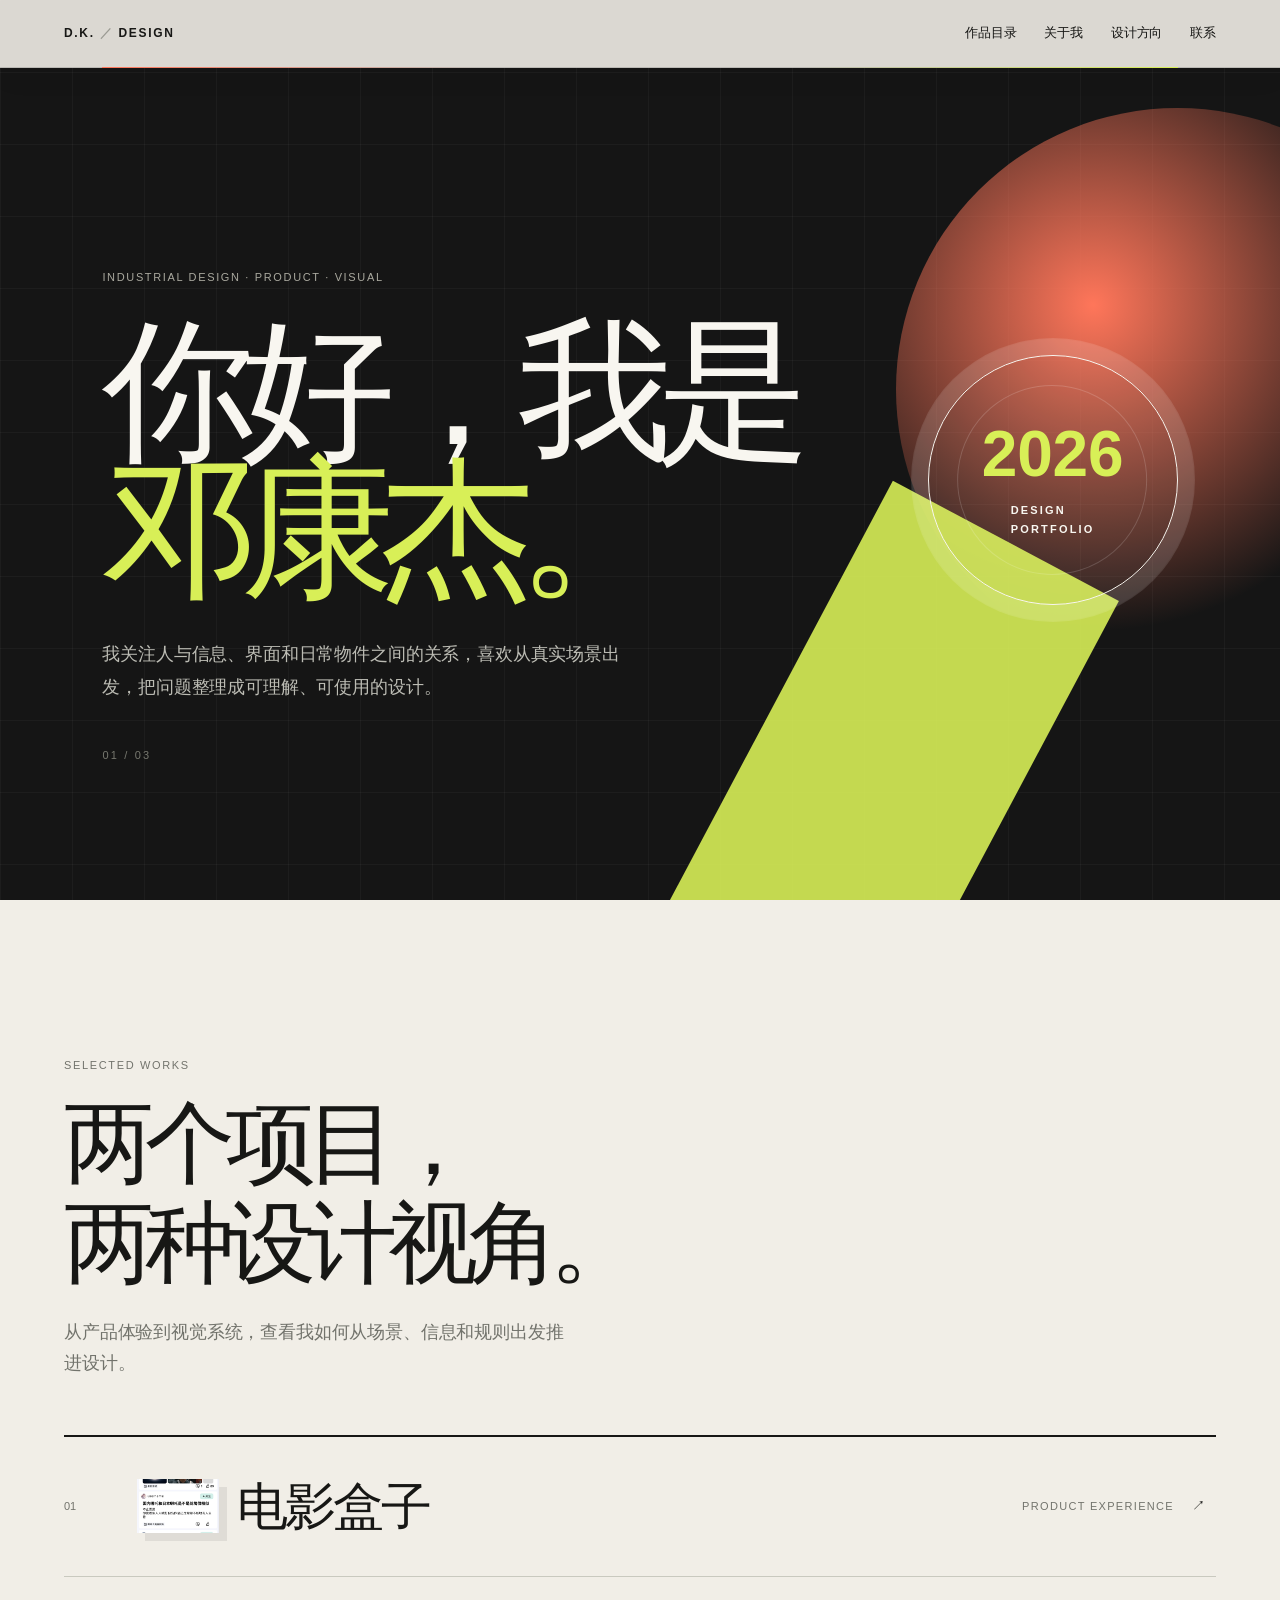
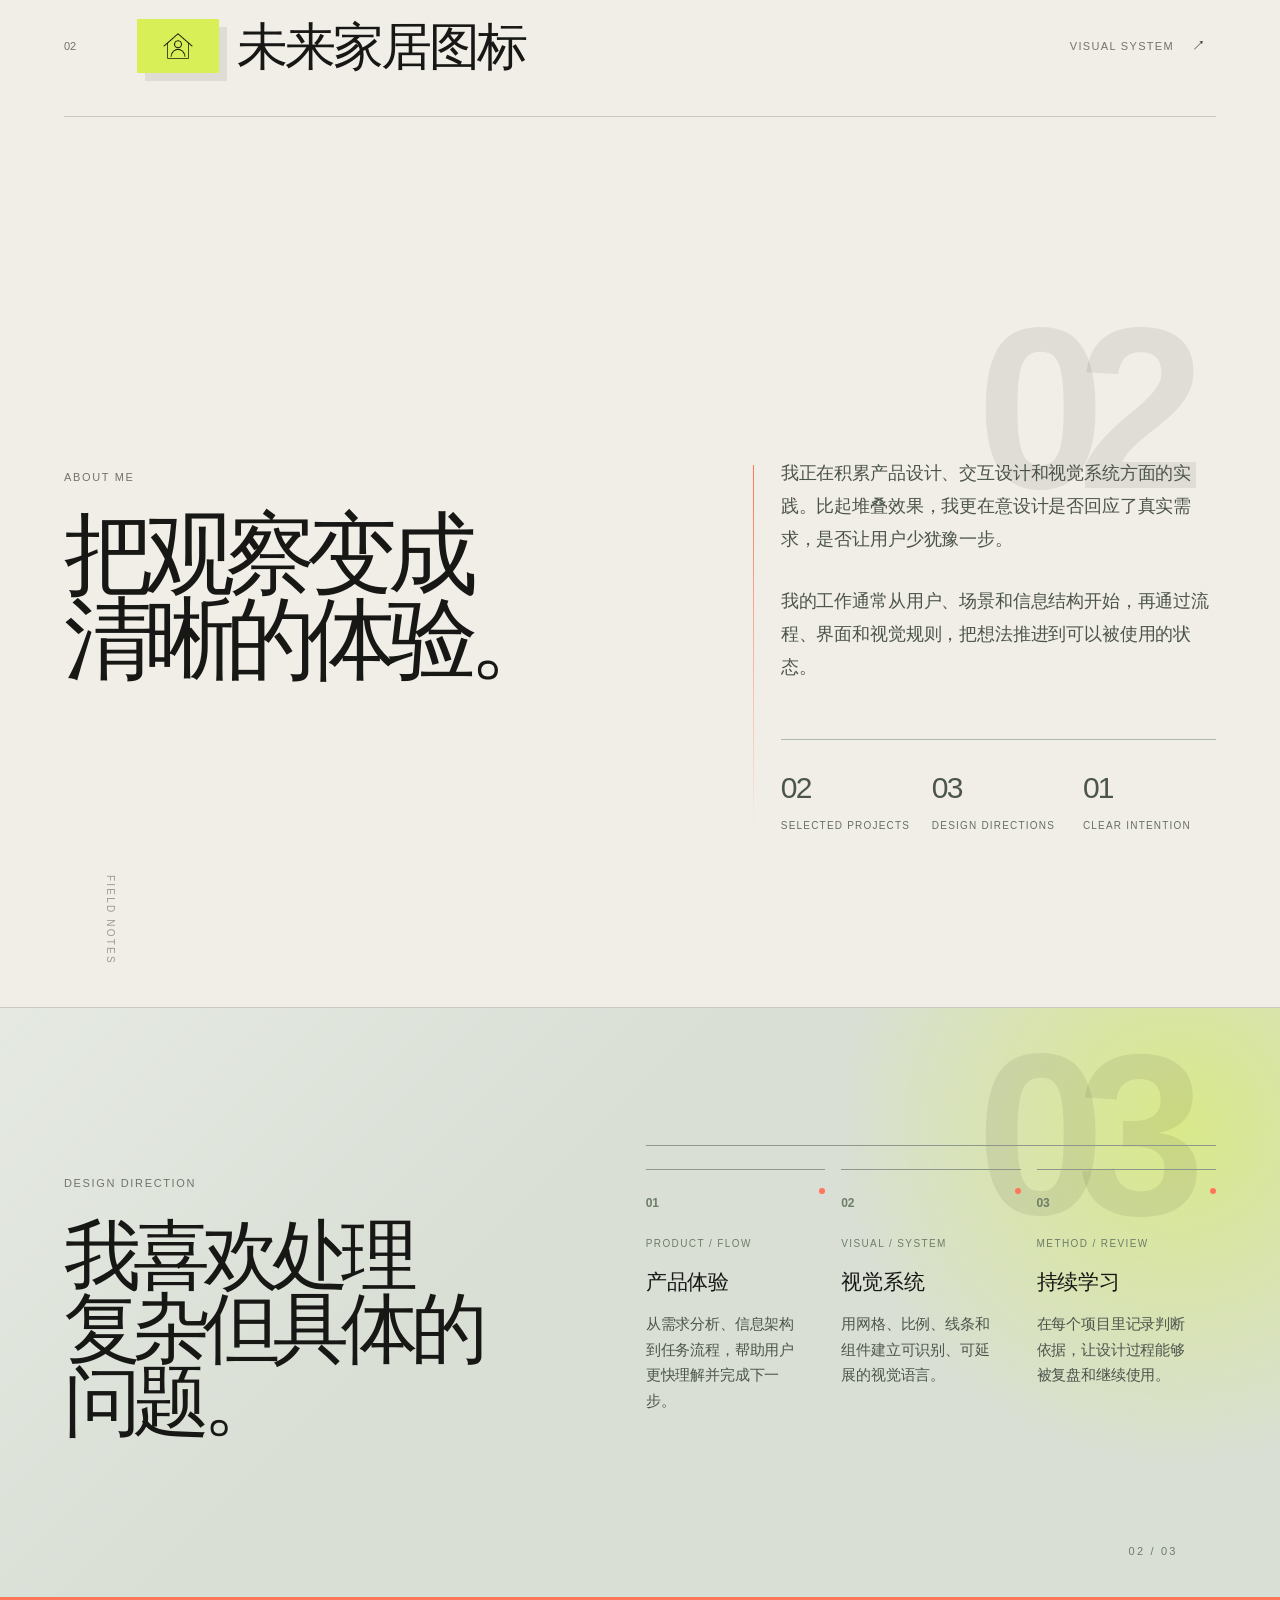
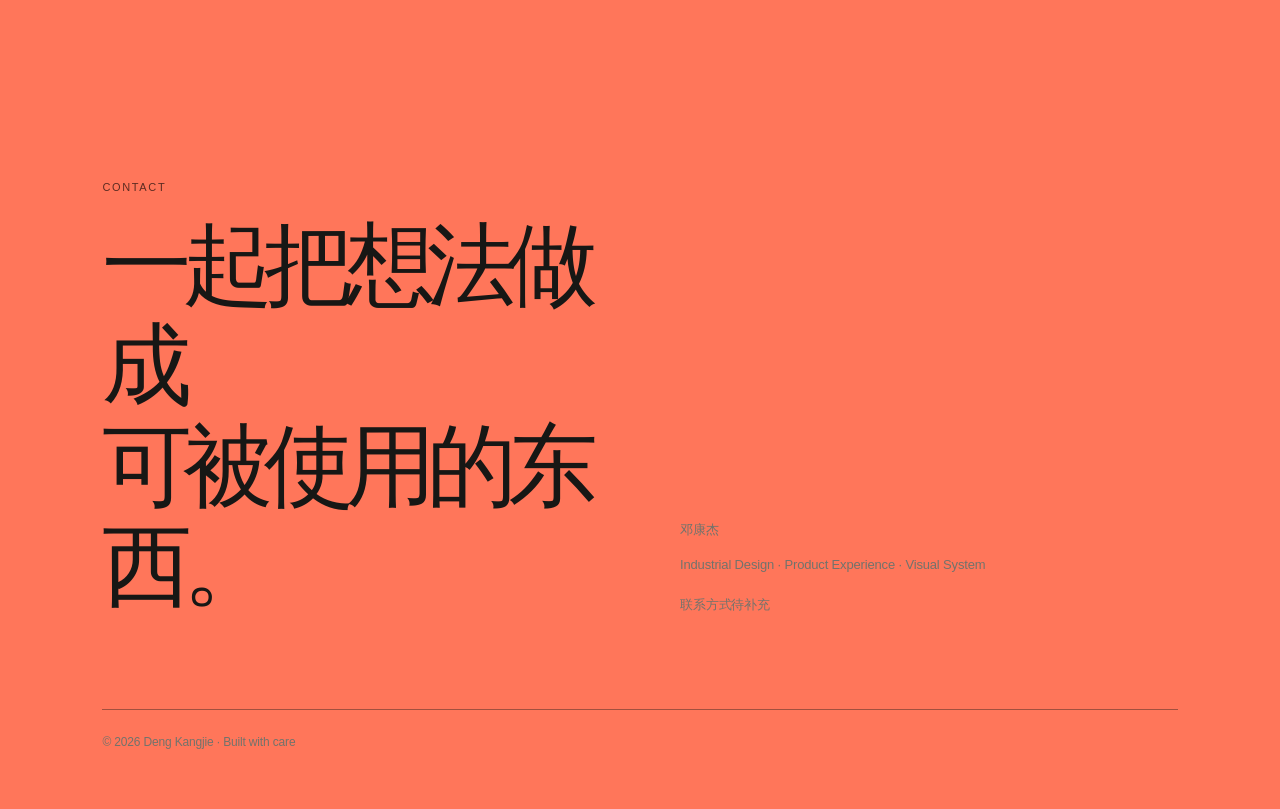
==== index.html @ 0015fddf "Add portfolio site" ====
<!doctype html>
<html lang="zh-CN">
<head>
  <meta charset="UTF-8" />
  <meta name="viewport" content="width=device-width, initial-scale=1.0" />
  <meta name="description" content="邓康杰的个人设计主页，关注产品体验与视觉系统。" />
  <title>邓康杰｜个人主页</title>
  <link rel="stylesheet" href="styles.css" />
</head>
<body class="home-page">
  <header class="site-header">
    <a class="brand" href="index.html" aria-label="返回个人主页">D.K. <span>／</span> DESIGN</a>
    <button class="menu-toggle" type="button" aria-expanded="false" aria-controls="site-nav">菜单</button>
    <nav id="site-nav" class="site-nav" aria-label="主导航">
      <a href="#works">作品目录</a><a href="#about">关于我</a><a href="#direction">设计方向</a><a href="#contact">联系</a>
    </nav>
  </header>

  <main id="top">
    <section class="home-hero section-pad">
      <div class="home-hero-copy reveal">
        <p class="eyebrow">INDUSTRIAL DESIGN · PRODUCT · VISUAL</p>
        <h1>你好，我是<br><em>邓康杰。</em></h1>
        <p class="home-intro">我关注人与信息、界面和日常物件之间的关系，喜欢从真实场景出发，把问题整理成可理解、可使用的设计。</p>
      </div>
      <div class="home-index reveal" aria-label="个人信息"><span>2026</span><b>DESIGN<br>PORTFOLIO</b></div>
    </section>

    <section id="works" class="work-entry section-pad reveal" data-step="01">
      <div class="section-heading">
        <p class="eyebrow">SELECTED WORKS</p>
        <h2>两个项目，<br>两种设计视角。</h2>
        <p class="section-note">从产品体验到视觉系统，查看我如何从场景、信息和规则出发推进设计。</p>
      </div>
      <div id="work-entry-list" class="work-entry-list" aria-label="作品目录"></div>
    </section>

    <section id="about" class="profile-section section-pad reveal" data-step="02">
      <div><p class="eyebrow">ABOUT ME</p><h2>把观察变成<br>清晰的体验。</h2></div>
      <div class="profile-copy"><p>我正在积累产品设计、交互设计和视觉系统方面的实践。比起堆叠效果，我更在意设计是否回应了真实需求，是否让用户少犹豫一步。</p><p>我的工作通常从用户、场景和信息结构开始，再通过流程、界面和视觉规则，把想法推进到可以被使用的状态。</p><div class="profile-metrics"><div><strong>02</strong><span>selected projects</span></div><div><strong>03</strong><span>design directions</span></div><div><strong>01</strong><span>clear intention</span></div></div></div>
    </section>

    <section id="direction" class="direction-section section-pad reveal" data-step="03">
      <div class="direction-heading"><p class="eyebrow">DESIGN DIRECTION</p><h2>我喜欢处理<br>复杂但具体的问题。</h2></div>
      <div class="direction-grid">
        <article><span>01</span><p class="direction-kicker">PRODUCT / FLOW</p><h3>产品体验</h3><p>从需求分析、信息架构到任务流程，帮助用户更快理解并完成下一步。</p></article>
        <article><span>02</span><p class="direction-kicker">VISUAL / SYSTEM</p><h3>视觉系统</h3><p>用网格、比例、线条和组件建立可识别、可延展的视觉语言。</p></article>
        <article><span>03</span><p class="direction-kicker">METHOD / REVIEW</p><h3>持续学习</h3><p>在每个项目里记录判断依据，让设计过程能够被复盘和继续使用。</p></article>
      </div>
    </section>


  </main>

  <footer id="contact" class="site-footer section-pad">
    <div><p class="eyebrow">CONTACT</p><h2>一起把想法做成<br>可被使用的东西。</h2></div>
    <div class="footer-links"><p>邓康杰</p><p>Industrial Design · Product Experience · Visual System</p><p class="contact-placeholder">联系方式待补充</p></div>
    <p class="copyright">© 2026 Deng Kangjie · Built with care</p>
  </footer>
  <script src="projects.js"></script>
  <script src="script.js"></script>
</body>
</html>
---- styles.css ----
:root{--ink:#1c1c1b;--muted:#777773;--line:#d9d9d2;--paper:#f8f8f4;--accent:#c9d9c2;--max:1180px}*{box-sizing:border-box}html{scroll-behavior:smooth}body{margin:0;color:var(--ink);background:var(--paper);font-family:Arial,"Microsoft YaHei",sans-serif;font-size:16px;line-height:1.7}a{color:inherit;text-decoration:none}img{display:block;max-width:100%}.site-header{position:fixed;z-index:10;top:0;left:0;right:0;height:68px;padding:0 5vw;display:flex;align-items:center;justify-content:space-between;background:rgba(248,248,244,.9);backdrop-filter:blur(14px);border-bottom:1px solid rgba(28,28,27,.08)}.brand{font-size:12px;letter-spacing:.14em}.brand span{color:#9a9a92}.site-nav{display:flex;gap:28px;font-size:13px}.site-nav a:hover,.text-link:hover{color:#7b9472}.menu-toggle{display:none;background:none;border:0;font:inherit}.section-pad{max-width:var(--max);margin:auto;padding-left:5vw;padding-right:5vw}.hero{min-height:94vh;padding-top:170px;display:grid;grid-template-columns:1.2fr .8fr;align-items:center;border-bottom:1px solid var(--line)}.eyebrow,.project-no,.case-date{font-size:11px;letter-spacing:.15em;color:var(--muted);text-transform:uppercase}.hero h1{font-size:clamp(48px,8vw,108px);line-height:1.02;font-weight:400;letter-spacing:-.07em;margin:28px 0}.hero h1 em{font-style:normal;color:#7a9472}.hero-intro{max-width:450px;color:var(--muted);font-size:17px}.text-link{display:inline-flex;gap:20px;margin-top:28px;border-bottom:1px solid var(--ink);padding-bottom:6px;font-size:13px}.hero-mark{justify-self:end;width:230px;height:230px;border:1px solid var(--ink);border-radius:50%;display:flex;flex-direction:column;align-items:center;justify-content:center;transform:rotate(12deg)}.hero-mark span{font-size:70px;line-height:1;font-weight:700}.hero-mark b{font-size:11px;letter-spacing:.2em}.work{padding-top:150px}.section-heading h2,.about h2,.site-footer h2{font-weight:400;font-size:clamp(38px,5vw,68px);line-height:1.12;letter-spacing:-.05em;margin:18px 0 80px}.project-list{display:grid;gap:100px}.project-card{display:grid;grid-template-columns:35% 65%;min-height:520px;border-top:1px solid var(--line);padding-top:26px}.project-info{padding-right:50px}.project-info h3{font-size:clamp(36px,5vw,70px);font-weight:400;letter-spacing:-.06em;margin:35px 0 20px}.project-info p:not(.project-no){color:var(--muted);max-width:310px}.project-visual{background:#dce9d7;padding:25px;display:flex;align-items:center;justify-content:center}.project-visual img{width:52%;box-shadow:0 20px 40px rgba(0,0,0,.12)}.project-icons{background:#1f1f1d;color:#f8f8f4;padding:26px 0 0 26px}.project-icons .project-no,.project-icons .project-info p:not(.project-no){color:#a8aaa2}.project-icons .text-link{border-color:#f8f8f4}.icon-showcase{background:#e8e7df;display:grid;grid-template-columns:repeat(2,1fr);gap:1px;padding:60px}.icon-showcase img{background:white;width:100%;padding:18px}.about{display:grid;grid-template-columns:1fr 1fr;gap:100px;padding-top:180px;padding-bottom:180px;border-bottom:1px solid var(--line)}.about h2{margin-bottom:0}.about-copy{max-width:430px;align-self:end;color:var(--muted)}.small-note{font-size:13px;margin-top:50px}.case-study{padding-top:160px}.case-top{max-width:900px}.case-top h2{font-size:clamp(60px,10vw,150px);font-weight:400;letter-spacing:-.09em;line-height:.95;margin:38px 0}.case-lead{font-size:21px;max-width:660px;color:var(--muted)}.case-hero-image{width:100%;margin:80px 0 25px;max-height:680px;object-fit:cover;object-position:top}.case-meta{display:grid;grid-template-columns:1fr 2fr;max-width:650px;margin:65px 0 140px;margin-left:auto;border-top:1px solid var(--line)}.case-meta>*{padding:18px 0;border-bottom:1px solid var(--line);margin:0}.case-meta p{color:var(--muted);font-size:13px}.case-meta strong{font-weight:400}.case-section{display:grid;grid-template-columns:130px 1fr;gap:40px;border-top:1px solid var(--line);padding:60px 0 120px}.case-label{font-size:12px;color:var(--muted);letter-spacing:.1em}.case-section h3{font-size:clamp(30px,4vw,52px);font-weight:400;letter-spacing:-.05em;margin:0 0 18px}.case-section p{max-width:680px;color:var(--muted);font-size:17px}.split-images{display:grid;grid-template-columns:1fr 1fr;gap:20px;margin-top:55px}.split-images figure{margin:0}.split-images img{width:100%;height:420px;object-fit:cover;object-position:top}.split-images figcaption{font-size:12px;color:var(--muted);margin-top:10px}.process-strip{display:flex;gap:22px;align-items:center;margin:55px 0 20px;font-size:18px}.process-strip i{color:#91a689;font-style:normal}.phone-grid{display:grid;grid-template-columns:repeat(4,1fr);gap:14px;margin-top:55px}.phone-grid img{width:100%;height:480px;object-fit:cover;object-position:top;background:#eee}.icon-case{background:#e9e9e2;max-width:none;padding-left:max(5vw,calc((100vw - var(--max))/2 + 5vw));padding-right:max(5vw,calc((100vw - var(--max))/2 + 5vw))}.icon-wall{display:grid;grid-template-columns:repeat(5,1fr);gap:1px;margin-top:80px;background:#d2d2ca}.icon-wall img{background:#f8f8f4;padding:22px;width:100%}.icon-row{display:flex;align-items:center;gap:22px;margin-top:55px}.icon-row img{width:80px;background:#f8f8f4;padding:12px}.icon-row span{font-size:13px;color:var(--muted);margin-right:10px}.icon-application{margin-top:50px;background:#d5dfd0;padding:60px;max-width:650px}.fake-ui{background:#f8f8f4;padding:24px;min-height:240px;box-shadow:0 15px 35px rgba(0,0,0,.08)}.fake-ui span{font-size:11px;color:var(--muted);letter-spacing:.15em}.fake-ui b{display:block;font-size:27px;font-weight:400;margin:28px 0}.fake-icons{display:flex;gap:12px}.fake-icons img{width:70px;padding:12px;border:1px solid var(--line)}.site-footer{padding-top:160px;padding-bottom:40px;display:grid;grid-template-columns:1fr 1fr;gap:80px}.site-footer h2{margin-bottom:0}.footer-links{align-self:end}.footer-links a{font-size:18px;border-bottom:1px solid var(--ink)}.footer-links p{color:var(--muted);font-size:13px}.copyright{grid-column:1/-1;border-top:1px solid var(--line);padding-top:22px;color:var(--muted);font-size:12px}.reveal{opacity:0;transform:translateY(24px);transition:opacity .7s ease,transform .7s ease}.reveal.visible{opacity:1;transform:none}.lightbox{position:fixed;z-index:20;inset:0;background:rgba(20,20,18,.9);display:grid;place-items:center;padding:5vw}.lightbox[hidden]{display:none}.lightbox img{max-height:90vh;max-width:90vw;object-fit:contain}.lightbox-close{position:absolute;right:28px;top:18px;background:none;border:0;color:white;font-size:42px;font-weight:200;cursor:pointer}@media(max-width:700px){.site-header{height:58px;padding:0 20px}.menu-toggle{display:block;font-size:12px}.site-nav{display:none;position:absolute;top:58px;left:0;right:0;background:var(--paper);padding:18px 20px;flex-direction:column;gap:10px;border-bottom:1px solid var(--line)}.site-nav.open{display:flex}.hero{min-height:auto;padding-top:130px;padding-bottom:90px;display:block}.hero h1{font-size:58px}.hero-intro{font-size:16px}.hero-mark{width:150px;height:150px;margin:70px 0 0 auto}.hero-mark span{font-size:46px}.work{padding-top:100px}.section-heading h2{margin-bottom:55px}.section-note{margin-top:-35px;margin-bottom:40px}.catalog-toolbar{gap:20px;margin-bottom:40px}.project-list{gap:75px}.project-card{display:block;min-height:0;padding-top:18px}.project-info{padding-right:0}.project-info h3{font-size:48px;margin:20px 0 12px}.project-visual{margin-top:35px;padding:18px}.project-visual img{width:60%}.project-icons{padding:18px 0 0 18px}.icon-showcase{padding:28px}.about{display:block;padding-top:110px;padding-bottom:110px}.about h2{margin-bottom:45px}.case-study{padding-top:100px}.case-top h2{font-size:70px;margin:26px 0}.case-lead{font-size:18px}.case-hero-image{margin-top:50px}.case-meta{margin:45px 0 90px;grid-template-columns:1fr 1.6fr}.case-section{grid-template-columns:1fr;gap:14px;padding:38px 0 75px}.case-section h3{font-size:36px}.case-section p{font-size:16px}.split-images{grid-template-columns:1fr;gap:28px;margin-top:35px}.split-images img{height:auto}.process-strip{gap:9px;font-size:14px}.phone-grid{grid-template-columns:repeat(2,1fr);gap:9px;margin-top:35px}.phone-grid img{height:330px}.icon-wall{grid-template-columns:repeat(2,1fr);margin-top:50px}.icon-row{gap:10px;flex-wrap:wrap}.icon-row img{width:60px}.icon-application{padding:25px;margin-top:35px}.site-footer{display:block;padding-top:110px}.footer-links{margin-top:50px}.copyright{margin-top:90px}}
.section-note{color:var(--muted);max-width:420px;margin-top:-56px;margin-bottom:56px}.catalog-toolbar{display:flex;gap:28px;border-bottom:1px solid var(--line);margin-bottom:55px;overflow:auto}.catalog-filter{background:none;border:0;border-bottom:2px solid transparent;padding:0 0 14px;color:var(--muted);font:inherit;font-size:13px;white-space:nowrap;cursor:pointer}.catalog-filter span{font-size:11px;margin-left:8px}.catalog-filter.is-active{color:var(--ink);border-color:var(--ink)}
.directory-trigger{background:none;border:0;border-bottom:1px solid var(--ink);padding:0 0 3px;color:var(--ink);font:inherit;font-size:13px;cursor:pointer}.global-directory{position:fixed;z-index:30;inset:0;background:rgba(28,28,27,.18);backdrop-filter:blur(6px)}.global-directory[hidden]{display:none}.directory-panel{position:absolute;top:0;right:0;width:min(520px,92vw);height:100%;background:var(--paper);padding:42px clamp(26px,5vw,70px);box-shadow:-20px 0 60px rgba(0,0,0,.12);overflow:auto}.directory-head{display:flex;align-items:center;justify-content:space-between}.directory-close{border:0;background:none;font-size:36px;font-weight:200;line-height:1;cursor:pointer}.directory-panel h2{font-size:clamp(48px,7vw,82px);font-weight:400;letter-spacing:-.07em;line-height:1;margin:80px 0 20px}.directory-description{color:var(--muted);max-width:300px;margin-bottom:55px}.directory-list{border-top:1px solid var(--line)}.directory-item{display:grid;grid-template-columns:40px 1fr auto 22px;align-items:center;gap:12px;padding:22px 0;border-bottom:1px solid var(--line);transition:padding .25s ease,background .25s ease}.directory-item:hover{padding-left:10px;background:#eef0e9}.directory-item span{font-size:12px;color:var(--muted)}.directory-item strong{font-size:20px;font-weight:400}.directory-item small{font-size:11px;color:var(--muted);letter-spacing:.08em}.directory-item i{font-style:normal;color:var(--muted)}.directory-open{overflow:hidden}@media(max-width:700px){.site-header{gap:16px}.directory-trigger{margin-left:auto}.directory-panel{padding:28px 22px}.directory-panel h2{margin-top:65px}.directory-item{grid-template-columns:32px 1fr 20px}.directory-item small{display:none}}

/* Editorial visual direction */
:root{--ink:#171715;--muted:#72736c;--line:#c9c9bf;--paper:#f1eee7;--night:#151515;--lime:#d8ef57;--coral:#ff765a;--sage:#b9d4bd}
body{background:var(--paper);color:var(--ink);font-family:"Arial","Microsoft YaHei",sans-serif;letter-spacing:-.01em}.site-header{background:rgba(241,238,231,.88);border-bottom:1px solid rgba(23,23,21,.16)}.brand{font-weight:700;color:var(--ink)}.hero{max-width:none;min-height:100vh;padding:150px 8vw 90px;background:var(--night);color:#f8f6f0;grid-template-columns:minmax(0,1.5fr) minmax(220px,.5fr);position:relative;overflow:hidden}.hero:before{content:"";position:absolute;width:42vw;height:42vw;right:-14vw;top:15vh;border-radius:50%;background:radial-gradient(circle at 35% 35%,var(--coral),transparent 62%);opacity:.9;filter:blur(4px)}.hero:after{content:"";position:absolute;left:54%;bottom:-20%;width:22vw;height:70vh;background:var(--lime);transform:rotate(27deg);opacity:.85}.hero-copy,.hero-mark{position:relative;z-index:1}.hero .eyebrow{color:#aaa99f}.hero h1{font-size:clamp(66px,11vw,168px);line-height:.9;letter-spacing:-.1em;margin:34px 0 38px;max-width:920px}.hero h1 em{color:var(--lime)}.hero-intro{color:#bcbcb4;max-width:500px;font-size:18px;line-height:1.8}.hero .text-link{border-color:#f8f6f0}.hero-mark{justify-self:end;width:250px;height:250px;border-color:#f8f6f0;transform:rotate(-11deg);background:rgba(255,255,255,.04)}.hero-mark span{color:var(--lime)}.hero-mark b{color:#f8f6f0}.work{max-width:none;padding:150px 8vw 170px}.section-heading h2,.about h2,.site-footer h2{font-size:clamp(52px,7vw,112px);letter-spacing:-.1em}.section-heading{max-width:740px}.section-note{font-size:18px;max-width:500px}.catalog-toolbar{margin-top:75px;border-color:var(--ink);gap:34px}.catalog-filter{font-size:14px}.project-list{gap:140px}.project-card{min-height:650px;grid-template-columns:31% 69%;border-top:2px solid var(--ink);padding-top:28px;position:relative}.project-card:nth-child(2){transform:translateX(7vw)}.project-info{padding-right:70px}.project-info h3{font-size:clamp(50px,7vw,108px);line-height:.9;margin:44px 0 28px}.project-info p:not(.project-no){font-size:17px;line-height:1.8}.project-visual{padding:50px;background:var(--sage);min-height:580px;align-items:center}.project-visual img{width:46%;box-shadow:28px 28px 0 rgba(23,23,21,.18);transition:transform .4s ease}.project-card:hover .project-visual img{transform:translateY(-10px) rotate(2deg)}.project-icons{background:var(--night);color:#f8f6f0;padding:28px 0 0 28px}.project-icons .project-visual{background:var(--lime)}.project-icons .project-info p:not(.project-no){color:#c4c4ba}.icon-showcase{background:#e2e3d7;padding:55px;gap:8px}.icon-showcase img{padding:25px}.about{max-width:none;padding:170px 8vw;background:#d9dfd5;border:0;grid-template-columns:1.15fr .85fr}.about h2{font-size:clamp(50px,6.6vw,100px)}.about-copy{color:#4c554c;font-size:18px;line-height:1.8}.case-study{max-width:none;padding:170px 8vw 0}.case-study:not(.icon-case){background:#f1eee7}.case-top{max-width:1050px}.case-top h2{font-size:clamp(82px,13vw,205px);line-height:.82;color:var(--ink)}.case-lead{font-size:24px;line-height:1.5;max-width:720px}.case-hero-image{margin:90px 0 30px;max-height:720px;box-shadow:20px 20px 0 var(--coral);object-fit:cover}.case-meta{max-width:720px}.case-section{max-width:1040px;margin-left:auto;margin-right:auto;padding:85px 0 150px}.case-section h3{font-size:clamp(40px,5vw,76px);line-height:.95}.split-images img{height:520px}.process-strip{font-size:25px;border-top:1px solid var(--ink);border-bottom:1px solid var(--ink);padding:22px 0;justify-content:space-between}.phone-grid img{height:520px}.icon-case{background:var(--night);color:#f8f6f0}.icon-case .eyebrow,.icon-case .case-date,.icon-case .case-lead,.icon-case .case-meta p,.icon-case .case-section p{color:#b8b8ad}.icon-case .case-top h2{color:var(--lime)}.icon-wall{background:#33352d;gap:2px}.icon-wall img{background:#efeee5}.icon-case .case-section{border-color:#46483f}.icon-application{background:var(--lime)}.fake-ui{background:#efeee5;color:var(--ink)}.site-footer{max-width:none;padding:170px 8vw 45px;background:var(--coral);color:var(--ink)}.site-footer .eyebrow{color:#5d2c22}.footer-links a{border-color:var(--ink)}.copyright{border-color:rgba(23,23,21,.4)}.directory-panel{background:#f1eee7}.directory-item:hover{background:var(--lime)}
@media(max-width:700px){.hero{padding:125px 22px 80px;min-height:850px;display:block}.hero:after{left:58%;bottom:-15%;width:28vw}.hero h1{font-size:65px;line-height:.92}.hero-intro{font-size:16px}.hero-mark{width:150px;height:150px;margin:80px 0 0 auto}.work{padding:100px 22px}.section-heading h2{font-size:58px}.catalog-toolbar{margin-top:55px}.project-list{gap:90px}.project-card,.project-card:nth-child(2){display:block;min-height:0;transform:none}.project-info{padding-right:0}.project-info h3{font-size:62px}.project-visual{min-height:390px;padding:30px}.project-visual img{width:58%}.project-icons{padding:18px 0 0 18px}.icon-showcase{padding:25px}.about{padding:110px 22px;display:block}.about h2{font-size:56px}.about-copy{font-size:16px;margin-top:42px}.case-study{padding:110px 22px 0}.case-top h2{font-size:78px}.case-lead{font-size:19px}.case-hero-image{margin-top:60px;box-shadow:12px 12px 0 var(--coral)}.case-section{padding:55px 0 90px}.process-strip{font-size:16px;gap:8px}.phone-grid img{height:380px}.icon-wall{margin-top:55px}.site-footer{padding:110px 22px 35px}.site-footer h2{font-size:58px}}

/* Layout refinements */
.site-header{gap:28px}
.directory-trigger{margin-left:auto}
.design-brief{max-width:none;padding-top:150px;padding-bottom:155px;background:var(--night);color:#f8f6f0;display:grid;grid-template-columns:minmax(280px,.85fr) minmax(0,1.15fr);gap:9vw;position:relative;overflow:hidden}
.design-brief:after{content:"";position:absolute;width:34vw;height:34vw;border-radius:50%;right:-13vw;bottom:-18vw;background:var(--coral);opacity:.85}
.brief-heading,.brief-grid{position:relative;z-index:1}
.brief-heading .eyebrow{color:#aaa99f}
.brief-heading h2{font-size:clamp(50px,6vw,96px);line-height:.94;letter-spacing:-.09em;font-weight:400;margin:28px 0 0}
.brief-grid{display:grid;grid-template-columns:repeat(3,1fr);gap:16px;align-self:end}
.brief-grid article{border-top:1px solid #5f6059;padding-top:18px;min-height:230px}
.brief-grid article span{font:700 12px/1 Arial,sans-serif;color:var(--lime)}
.brief-grid h3{font-size:21px;line-height:1.2;font-weight:400;margin:38px 0 14px}
.brief-grid p{color:#b8b8ad;font-size:15px;line-height:1.7;margin:0;max-width:220px}
.project-card:nth-child(2){transform:none;grid-template-columns:69% 31%}
.project-card:nth-child(2) .project-info{order:2;padding-left:70px;padding-right:0}
.project-card:nth-child(2) .project-visual{order:1}
.case-tags{display:flex;flex-wrap:wrap;gap:10px;margin-top:48px}
.case-tags span{border:1px solid var(--line);border-radius:999px;padding:8px 14px;color:var(--muted);font-size:12px;letter-spacing:.02em}
.icon-case .case-tags span{border-color:#55574e;color:#c8c9bd}
.case-meta{grid-template-columns:1fr 2.2fr}
.case-meta strong{line-height:1.65}
@media(max-width:700px){
  .site-header{gap:12px}
  .directory-trigger{margin-left:auto}
  .design-brief{display:block;padding:100px 22px 105px}
  .design-brief:after{width:65vw;height:65vw;right:-30vw;bottom:-30vw}
  .brief-heading h2{font-size:56px}
  .brief-grid{grid-template-columns:1fr;gap:42px;margin-top:72px}
  .brief-grid article{min-height:0;padding-top:15px}
  .brief-grid h3{margin:22px 0 10px}
  .project-card:nth-child(2){display:block}
  .project-card:nth-child(2) .project-info{padding-left:0}
  .project-card:nth-child(2) .project-visual{order:initial}
  .case-tags{gap:7px;margin-top:34px}
  .case-tags span{padding:7px 11px;font-size:11px}
  .case-meta{grid-template-columns:1fr 1.6fr}
}

/* Separated page layout */
.home-page .site-header,.case-page .site-header{background:rgba(241,238,231,.9)}
.home-hero{max-width:none;min-height:100vh;padding:170px 8vw 110px;background:var(--night);color:#f8f6f0;display:grid;grid-template-columns:minmax(0,1.4fr) minmax(220px,.6fr);align-items:center;position:relative;overflow:hidden}
.home-hero:before{content:"";position:absolute;width:44vw;height:44vw;right:-14vw;top:12vh;border-radius:50%;background:radial-gradient(circle at 35% 35%,var(--coral),transparent 63%)}
.home-hero:after{content:"";position:absolute;left:57%;bottom:-26%;width:20vw;height:70vh;background:var(--lime);transform:rotate(28deg);opacity:.9}
.home-hero-copy,.home-index{position:relative;z-index:1}
.home-hero .eyebrow{color:#aaa99f}
.home-hero h1{font-size:clamp(72px,12vw,174px);line-height:.9;letter-spacing:-.1em;font-weight:400;margin:35px 0 40px}
.home-hero h1 em{font-style:normal;color:var(--lime)}
.home-intro{max-width:520px;color:#bcbcb4;font-size:18px;line-height:1.8;margin:0}
.home-index{justify-self:end;width:250px;height:250px;border:1px solid #f8f6f0;border-radius:50%;display:flex;flex-direction:column;align-items:center;justify-content:center;transform:rotate(-11deg);background:rgba(255,255,255,.04)}
.home-index span{font-size:64px;line-height:1;color:var(--lime);font-weight:700}.home-index b{font-size:11px;letter-spacing:.2em;line-height:1.7;margin-top:15px}
.profile-section{max-width:none;padding-top:175px;padding-bottom:175px;background:var(--paper);display:grid;grid-template-columns:1.15fr .85fr;gap:10vw;border-bottom:1px solid var(--line)}
.profile-section h2,.direction-section h2{font-size:clamp(52px,7vw,112px);line-height:.95;letter-spacing:-.1em;font-weight:400;margin:26px 0 0}
.profile-copy{align-self:end;max-width:470px;color:#4c554c;font-size:18px;line-height:1.85}.profile-copy p{margin:0 0 28px}
.direction-section{max-width:none;padding-top:155px;padding-bottom:160px;background:#d9dfd5;display:grid;grid-template-columns:.9fr 1.1fr;gap:9vw}
.direction-heading h2{font-size:clamp(50px,6vw,96px)}.direction-grid{display:grid;grid-template-columns:repeat(3,1fr);gap:16px;align-self:end}
.direction-grid article{border-top:1px solid #8e978c;padding-top:16px;min-height:220px}.direction-grid article span{font-size:12px;color:#6d7e69;font-weight:700}.direction-grid h3{font-size:21px;font-weight:400;margin:38px 0 12px}.direction-grid p{max-width:210px;color:#4c554c;font-size:15px;line-height:1.7;margin:0}
.work-entry{max-width:none;padding-top:145px;padding-bottom:165px;background:var(--paper)}.work-entry-list{border-top:2px solid var(--ink);margin-top:42px}.work-entry-item{display:grid;grid-template-columns:55px 1fr auto 120px;align-items:center;gap:18px;padding:26px 0;border-bottom:1px solid var(--line);transition:padding .25s ease,background .25s ease}.work-entry-item:hover{padding-left:14px;background:var(--lime)}.work-entry-item span,.work-entry-item small{font-size:11px;color:var(--muted)}.work-entry-item strong{font-size:clamp(27px,4vw,52px);font-weight:400;letter-spacing:-.06em}.work-entry-item small{letter-spacing:.12em}.work-entry-item i{font-style:normal;font-size:13px}
.case-page{background:var(--paper)}.case-page .case-study{max-width:none;padding:170px 8vw 0}.case-page .case-top{max-width:1060px}.case-page .case-top h1{font-size:clamp(82px,13vw,205px);line-height:.82;color:var(--ink);font-weight:400;letter-spacing:-.1em;margin:38px 0}.case-page .case-section{max-width:1040px}.case-page .case-section h2{font-size:clamp(40px,5vw,76px);line-height:.95;font-weight:400;letter-spacing:-.06em;margin:0 0 18px}.case-footer{max-width:none;padding-top:40px;padding-bottom:55px;display:flex;justify-content:space-between;border-top:1px solid var(--line);font-size:13px}.case-footer a:hover{color:#7b9472}
.icons-page{background:var(--night);color:#f8f6f0}.icons-page .site-header{background:rgba(21,21,21,.9);color:#f8f6f0;border-bottom-color:#373830}.icons-page .brand,.icons-page .menu-toggle{color:#f8f6f0}.icons-page .brand span,.icons-page .site-nav a{color:#b8b8ad}.icons-page .case-study{background:var(--night)}.icons-page .case-top h1{color:var(--lime)}.icons-page .case-lead,.icons-page .case-date,.icons-page .case-meta p,.icons-page .case-section p{color:#b8b8ad}.icons-page .case-tags span{border-color:#55574e;color:#c8c9bd}.icons-page .case-meta,.icons-page .case-section{border-color:#46483f}.icons-page .icon-wall{margin-top:80px;background:#33352d;gap:2px}.icons-page .icon-wall img{background:#efeee5}.icons-page .icon-application{background:var(--lime)}.icons-page .case-footer{border-color:#46483f}.icons-page .case-footer a{color:#f8f6f0}
.movie-page .case-hero-image{box-shadow:20px 20px 0 var(--coral)}
@media(max-width:700px){
  .home-hero{display:block;min-height:850px;padding:125px 22px 80px}.home-hero h1{font-size:66px}.home-intro{font-size:16px}.home-index{width:150px;height:150px;margin:80px 0 0 auto}.home-index span{font-size:44px}.home-index b{font-size:9px}
  .profile-section,.direction-section{display:block;padding:110px 22px}.profile-section h2,.direction-section h2{font-size:57px}.profile-copy{font-size:16px;margin-top:45px}.direction-grid{grid-template-columns:1fr;gap:42px;margin-top:70px}.direction-grid article{min-height:0}.direction-grid h3{margin:22px 0 10px}
  .work-entry{padding:105px 22px 115px}.work-entry-item{grid-template-columns:34px 1fr 20px;gap:10px}.work-entry-item small{display:none}.work-entry-item strong{font-size:35px}.work-entry-item i{font-size:0}.work-entry-item i::after{content:"↗";font-size:16px}
  .case-page .case-study{padding:110px 22px 0}.case-page .case-top h1{font-size:78px;margin:27px 0}.case-page .case-section{padding:55px 0 90px}.case-page .case-hero-image{margin-top:60px;box-shadow:12px 12px 0 var(--coral)}.case-page .case-footer{padding:30px 22px 40px}.icons-page .icon-wall{margin-top:55px}
}

/* Portfolio directory and shared navigation */
.home-page .site-header,.case-page .site-header{display:flex}
.directory-trigger{order:3;white-space:nowrap}
.site-nav{order:2;margin-left:auto}
.menu-toggle{order:4}
@media(max-width:700px){
  .site-nav{order:initial;margin-left:0}
  .directory-trigger{order:initial;margin-left:auto}
  .menu-toggle{order:initial}
}
@media(prefers-reduced-motion:reduce){
  .reveal{opacity:1;transform:none;transition:none}
  .work-entry-item,.directory-item{transition:none}
}

/* Depth pass */
body{background-image:radial-gradient(circle at 20% 20%,rgba(23,23,21,.055) 0 1px,transparent 1px),radial-gradient(circle at 80% 70%,rgba(23,23,21,.035) 0 1px,transparent 1px);background-size:24px 24px,31px 31px}
.site-header{box-shadow:0 10px 30px rgba(23,23,21,.035)}.site-header:after{content:"";position:absolute;left:8vw;right:8vw;bottom:-1px;height:1px;background:linear-gradient(90deg,var(--coral),transparent 35%,transparent 65%,var(--lime))}
.home-hero{background-color:var(--night);background-image:linear-gradient(rgba(255,255,255,.035) 1px,transparent 1px),linear-gradient(90deg,rgba(255,255,255,.035) 1px,transparent 1px);background-size:72px 72px}
.home-hero-copy:after{content:"01 / 03";position:absolute;left:0;bottom:-58px;color:#77786f;font:11px/1 "Arial",sans-serif;letter-spacing:.2em}
.home-index{box-shadow:0 0 0 16px rgba(255,255,255,.025),0 0 0 17px rgba(255,255,255,.12)}.home-index:after{content:"";position:absolute;width:76%;height:76%;border:1px solid rgba(255,255,255,.16);border-radius:50%;transform:rotate(28deg)}
.profile-section,.direction-section{position:relative;overflow:hidden}.profile-section:before,.direction-section:before{content:attr(data-step);position:absolute;top:34px;right:8vw;color:rgba(23,23,21,.08);font:700 clamp(120px,18vw,260px)/.8 Arial,sans-serif;letter-spacing:-.12em}.profile-section:after{content:"FIELD NOTES";position:absolute;left:8vw;bottom:42px;color:#9a9b91;font-size:10px;letter-spacing:.22em;writing-mode:vertical-rl}
.profile-copy{position:relative}.profile-copy:before{content:"";position:absolute;left:-28px;top:8px;bottom:0;width:1px;background:linear-gradient(var(--coral),transparent)}.profile-metrics{display:grid;grid-template-columns:repeat(3,1fr);gap:18px;margin-top:55px;padding-top:20px;border-top:1px solid #aeb9aa}.profile-metrics div{display:flex;flex-direction:column;gap:3px}.profile-metrics strong{font-size:30px;font-weight:400;letter-spacing:-.06em}.profile-metrics span{color:#647062;font-size:10px;letter-spacing:.12em;text-transform:uppercase;line-height:1.3}
.direction-section{background-color:#d9dfd5;background-image:linear-gradient(135deg,rgba(255,255,255,.32),transparent 40%),radial-gradient(circle at 92% 20%,rgba(216,239,87,.6),transparent 27%)}.direction-section:after{content:"02 / 03";position:absolute;right:8vw;bottom:40px;color:#6d7e69;font:11px/1 "Arial",sans-serif;letter-spacing:.2em}.direction-grid{position:relative}.direction-grid:before{content:"";position:absolute;left:0;right:0;top:-24px;height:1px;background:#8e978c}.direction-grid article{position:relative;padding:18px 18px 24px 0;transition:transform .3s ease,background .3s ease;padding-right:24px}.direction-grid article:after{content:"";position:absolute;right:0;top:18px;width:6px;height:6px;border-radius:50%;background:var(--coral)}.direction-grid article:hover{transform:translateY(-8px);background:rgba(255,255,255,.28)}.direction-kicker{color:#6d7e69!important;font-size:10px!important;letter-spacing:.14em!important;margin:20px 0 0!important}.direction-grid h3{margin-top:12px}
.case-page .case-study{position:relative}.case-page .case-study:before{content:"";position:absolute;left:8vw;top:150px;bottom:0;width:1px;background:linear-gradient(var(--coral),transparent 75%);opacity:.7}.case-rail{position:fixed;z-index:5;left:28px;top:50%;display:flex;flex-direction:column;align-items:center;gap:12px;transform:translateY(-50%);color:var(--muted);font-size:10px;letter-spacing:.18em;writing-mode:vertical-rl}.case-rail b{color:var(--coral);font-size:18px;letter-spacing:0}.case-rail i{width:1px;height:70px;background:linear-gradient(var(--coral),transparent);display:block}.case-rail small{font-size:10px;letter-spacing:0}.icons-page .case-rail{color:#8d8e84}.icons-page .case-rail b{color:var(--lime)}.icons-page .case-rail i{background:linear-gradient(var(--lime),transparent)}
.case-page .case-top{position:relative;padding-left:4vw}.case-page .case-top:before{content:"PROJECT / 2026";position:absolute;left:0;top:8px;transform:translateX(-105%) rotate(-90deg);transform-origin:top right;color:var(--muted);font-size:10px;letter-spacing:.16em}.case-page .case-top h1{text-shadow:10px 12px 0 rgba(23,23,21,.06)}.case-page .case-lead{max-width:640px}.case-tags span{background:rgba(255,255,255,.25);box-shadow:inset 0 0 0 1px rgba(255,255,255,.08)}
.case-hero-image{position:relative;border:1px solid rgba(23,23,21,.13);outline:1px solid rgba(23,23,21,.08);outline-offset:12px;filter:saturate(.92)}.movie-page .case-hero-image{transform:translateX(3vw)}.case-meta{position:relative;padding:0 22px;background:rgba(255,255,255,.28);box-shadow:14px 14px 0 rgba(23,23,21,.06)}.case-meta:before{content:"READ / CONTEXT";position:absolute;right:22px;top:-28px;color:var(--muted);font-size:10px;letter-spacing:.14em}.case-section{position:relative}.case-section:after{content:attr(data-step);position:absolute;right:0;top:76px;color:rgba(23,23,21,.08);font:700 92px/1 Arial,sans-serif;letter-spacing:-.1em}.case-section h2{position:relative}.case-section h2:before{content:"";display:block;width:42px;height:5px;margin-bottom:20px;background:var(--coral)}.icons-page .case-section h2:before{background:var(--lime)}.split-images figure{position:relative}.split-images figure:after{content:"";position:absolute;left:12px;right:12px;bottom:34px;height:1px;background:rgba(255,255,255,.7);opacity:.7}.split-images img{box-shadow:12px 16px 0 rgba(23,23,21,.09)}.phone-grid img{box-shadow:8px 10px 0 rgba(23,23,21,.08);transition:transform .3s ease,box-shadow .3s ease}.phone-grid img:hover{transform:translateY(-10px);box-shadow:14px 18px 0 rgba(23,23,21,.13)}.icon-wall{position:relative;box-shadow:18px 18px 0 rgba(0,0,0,.18)}.icon-wall:after{content:"24 × 24 / MONO LINEAR ICONS";position:absolute;right:18px;bottom:-30px;color:#8d8e84;font-size:10px;letter-spacing:.14em}.icons-page .case-hero-image{box-shadow:none}.icon-row{padding:18px 0;border-top:1px solid #46483f;border-bottom:1px solid #46483f}.icon-application{box-shadow:16px 16px 0 rgba(0,0,0,.2)}
@media(max-width:700px){
  .site-header:after{left:22px;right:22px}.home-hero-copy:after{bottom:-44px}.profile-section:before,.direction-section:before{top:28px;right:22px;font-size:110px}.profile-section:after{left:auto;right:22px;bottom:26px}.profile-copy:before{left:-14px}.profile-metrics{gap:9px;margin-top:38px}.profile-metrics strong{font-size:24px}.profile-metrics span{font-size:8px;letter-spacing:.08em}.direction-section:after{right:22px;bottom:24px}.direction-grid:before{top:-20px}.direction-grid article{padding-right:18px}.case-rail{left:auto;right:12px;top:50%;font-size:8px}.case-page .case-study:before{left:22px;top:100px}.case-page .case-top{padding-left:0}.case-page .case-top:before{display:none}.movie-page .case-hero-image{transform:none;outline-offset:7px}.case-meta{padding:0 12px;box-shadow:8px 8px 0 rgba(23,23,21,.06)}.case-section:after{top:48px;font-size:66px}.case-section h2:before{width:30px;height:4px;margin-bottom:14px}.icon-wall:after{right:0;bottom:-24px;font-size:8px}.icon-application{box-shadow:8px 8px 0 rgba(0,0,0,.2)}
}

.icons-page .directory-trigger{color:#f8f6f0;border-color:#f8f6f0}
.icons-page .directory-panel{color:var(--ink)}
.icons-page .directory-panel .eyebrow,.icons-page .directory-panel .directory-description,.icons-page .directory-panel .directory-item span,.icons-page .directory-panel .directory-item small,.icons-page .directory-panel .directory-item i{color:var(--muted)}
.icons-page .directory-panel .directory-item strong{color:var(--ink)}



/* Current portfolio refinements */
.work-entry-item img{width:82px;height:54px;object-fit:cover;background:var(--sage);box-shadow:8px 8px 0 rgba(23,23,21,.08)}
.work-entry-item:nth-child(2) img{background:var(--lime);object-fit:contain;padding:6px}
.contact-placeholder{color:var(--muted);font-size:18px;margin:18px 0 0}
.case-insight{max-width:1040px;margin:0 auto;border-top:1px solid var(--line);border-bottom:1px solid var(--line);padding:55px 0 65px;display:grid;grid-template-columns:130px 1fr;gap:40px}
.case-insight h2{font-size:clamp(36px,5vw,70px);line-height:.98;font-weight:400;letter-spacing:-.07em;margin:12px 0 20px}
.case-insight p{max-width:680px;color:var(--muted);font-size:17px}.insight-kicker{color:var(--ink)!important;font-size:13px!important;letter-spacing:.12em;text-transform:uppercase;margin:0}
.icons-page .case-insight{border-color:#46483f}.icons-page .case-insight h2,.icons-page .insight-kicker{color:var(--lime)!important}.icons-page .case-insight p:not(.insight-kicker){color:#b8b8ad}
.semantic-grid{display:grid;grid-template-columns:repeat(4,1fr);gap:10px;margin:48px 0 30px}.semantic-grid div{border-top:1px solid var(--line);padding:14px 0 8px}.semantic-grid strong,.semantic-grid span{display:block}.semantic-grid strong{font-weight:400;font-size:20px}.semantic-grid span{color:var(--muted);font-size:12px;margin-top:5px}.icons-page .semantic-grid div{border-color:#46483f}.icons-page .semantic-grid span{color:#b8b8ad}
.spec-list{max-width:680px;margin:35px 0 0;padding:18px 0 18px 20px;border-top:1px solid #46483f;border-bottom:1px solid #46483f;color:#b8b8ad}.spec-list li{padding:4px 0}
@media(max-width:700px){
  .work-entry-item{grid-template-columns:34px 54px 1fr 20px;gap:10px}.work-entry-item img{width:54px;height:38px;box-shadow:4px 4px 0 rgba(23,23,21,.08)}.work-entry-item strong{font-size:30px}
  .case-rail{display:none}.case-insight{display:block;padding:40px 0 48px}.case-insight h2{font-size:42px;margin-top:18px}.case-insight p{font-size:16px}.semantic-grid{grid-template-columns:repeat(2,1fr);margin-top:32px}.spec-list{font-size:14px;margin-top:28px}.contact-placeholder{font-size:16px}
}
.work-entry-item{grid-template-columns:55px 82px 1fr auto 24px}
@media(max-width:700px){.work-entry-item{grid-template-columns:34px 54px 1fr 20px}}
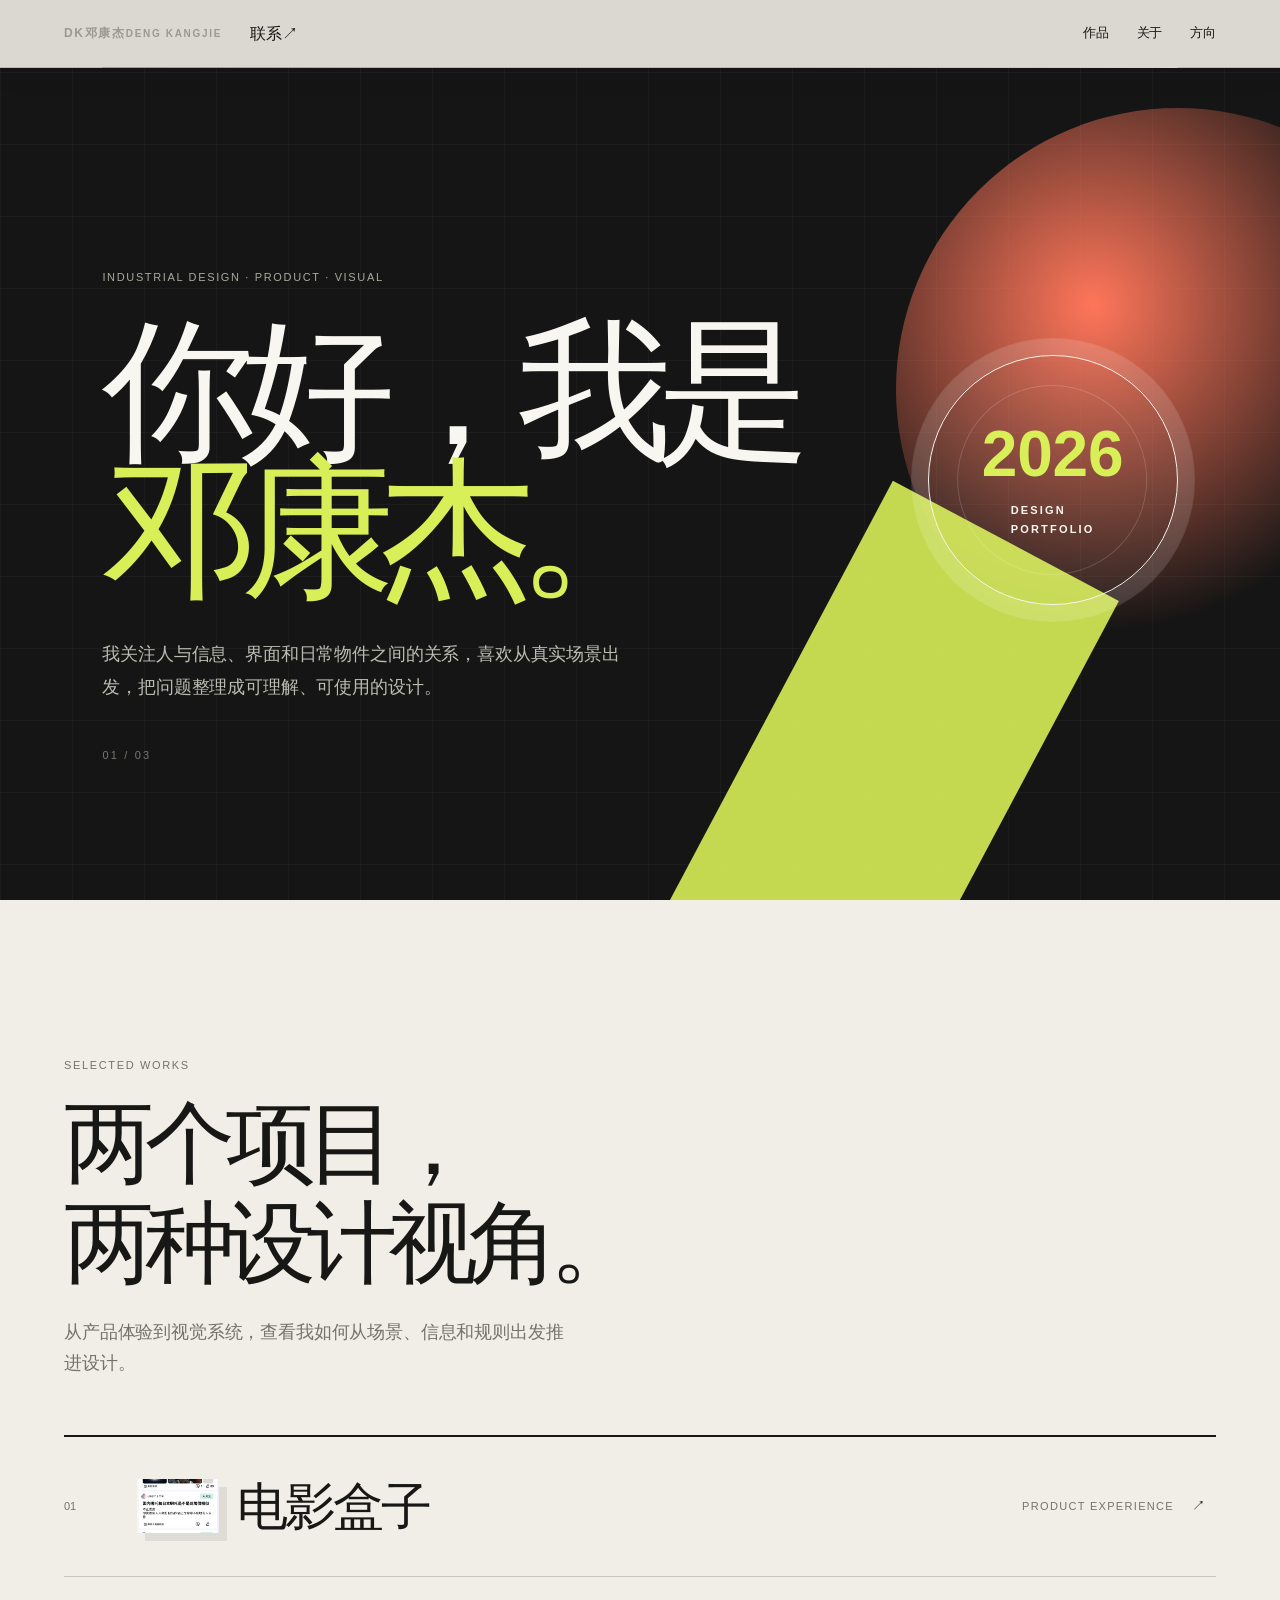
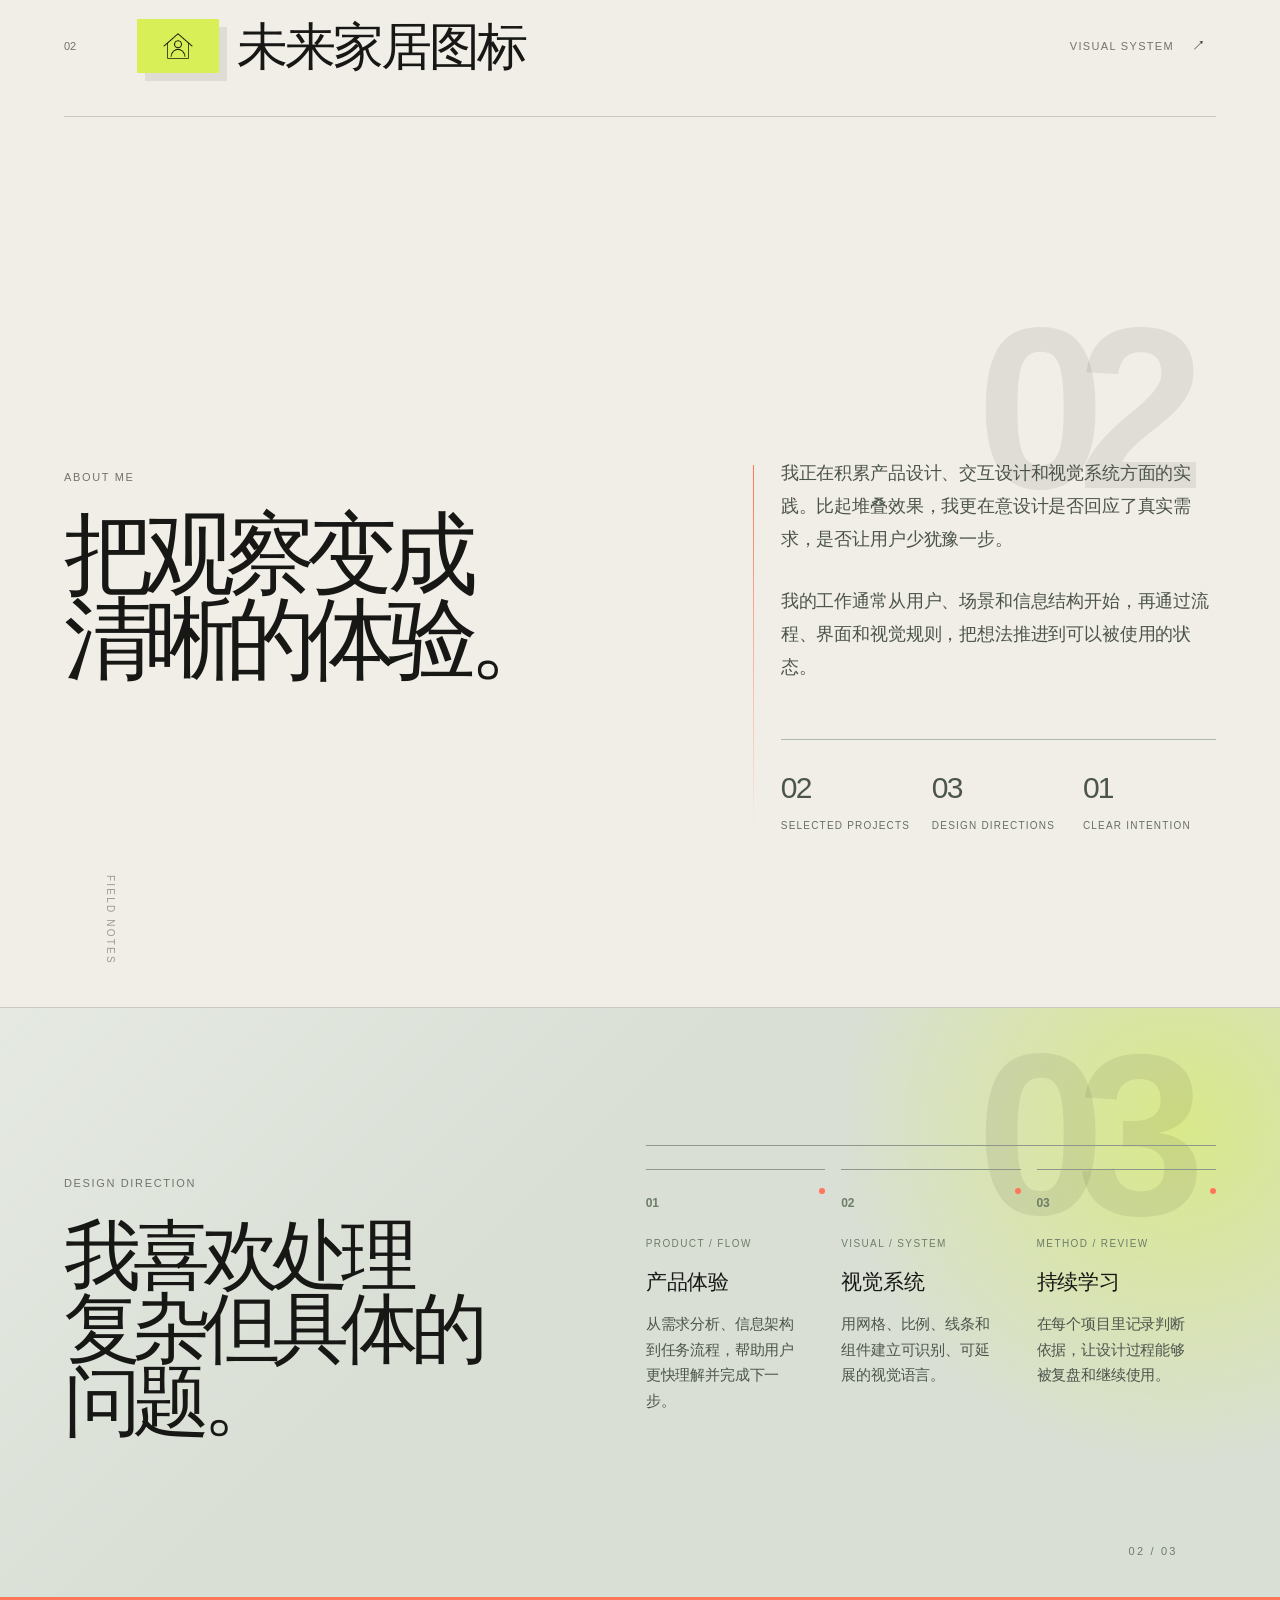
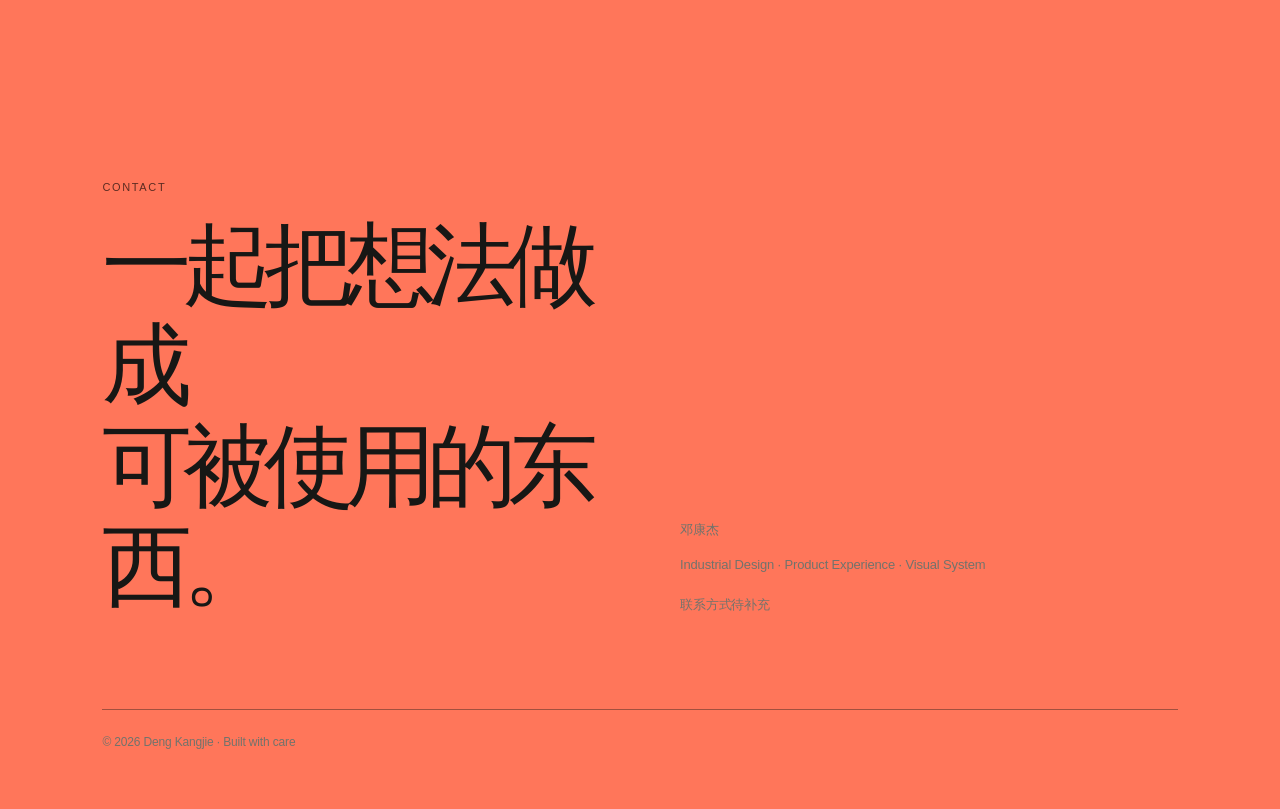
==== commit 4a7d10d4: "Add portfolio case navigation motion" ====
--- a/index.html
+++ b/index.html
@@ -9,11 +9,11 @@
 </head>
 <body class="home-page">
   <header class="site-header">
-    <a class="brand" href="index.html" aria-label="返回个人主页">D.K. <span>／</span> DESIGN</a>
-    <button class="menu-toggle" type="button" aria-expanded="false" aria-controls="site-nav">菜单</button>
+    <a class="brand" href="index.html" aria-label="邓康杰，返回首页"><span class="brand-mark" aria-hidden="true">DK</span><span class="brand-text"><strong>邓康杰</strong><small>DENG KANGJIE</small></span></a>
     <nav id="site-nav" class="site-nav" aria-label="主导航">
-      <a href="#works">作品目录</a><a href="#about">关于我</a><a href="#direction">设计方向</a><a href="#contact">联系</a>
+      <a href="#works">作品</a><a href="#about">关于</a><a href="#direction">方向</a>
     </nav>
+    <div class="header-actions"><a class="header-contact" href="#contact">联系<span aria-hidden="true">↗</span></a><button class="menu-toggle" type="button" aria-expanded="false" aria-controls="site-nav">菜单</button></div>
   </header>
 
   <main id="top">
@@ -62,3 +62,4 @@
 </body>
 </html>
 
+
--- a/styles.css
+++ b/styles.css
@@ -1,10 +1,10 @@
 :root{--ink:#1c1c1b;--muted:#777773;--line:#d9d9d2;--paper:#f8f8f4;--accent:#c9d9c2;--max:1180px}*{box-sizing:border-box}html{scroll-behavior:smooth}body{margin:0;color:var(--ink);background:var(--paper);font-family:Arial,"Microsoft YaHei",sans-serif;font-size:16px;line-height:1.7}a{color:inherit;text-decoration:none}img{display:block;max-width:100%}.site-header{position:fixed;z-index:10;top:0;left:0;right:0;height:68px;padding:0 5vw;display:flex;align-items:center;justify-content:space-between;background:rgba(248,248,244,.9);backdrop-filter:blur(14px);border-bottom:1px solid rgba(28,28,27,.08)}.brand{font-size:12px;letter-spacing:.14em}.brand span{color:#9a9a92}.site-nav{display:flex;gap:28px;font-size:13px}.site-nav a:hover,.text-link:hover{color:#7b9472}.menu-toggle{display:none;background:none;border:0;font:inherit}.section-pad{max-width:var(--max);margin:auto;padding-left:5vw;padding-right:5vw}.hero{min-height:94vh;padding-top:170px;display:grid;grid-template-columns:1.2fr .8fr;align-items:center;border-bottom:1px solid var(--line)}.eyebrow,.project-no,.case-date{font-size:11px;letter-spacing:.15em;color:var(--muted);text-transform:uppercase}.hero h1{font-size:clamp(48px,8vw,108px);line-height:1.02;font-weight:400;letter-spacing:-.07em;margin:28px 0}.hero h1 em{font-style:normal;color:#7a9472}.hero-intro{max-width:450px;color:var(--muted);font-size:17px}.text-link{display:inline-flex;gap:20px;margin-top:28px;border-bottom:1px solid var(--ink);padding-bottom:6px;font-size:13px}.hero-mark{justify-self:end;width:230px;height:230px;border:1px solid var(--ink);border-radius:50%;display:flex;flex-direction:column;align-items:center;justify-content:center;transform:rotate(12deg)}.hero-mark span{font-size:70px;line-height:1;font-weight:700}.hero-mark b{font-size:11px;letter-spacing:.2em}.work{padding-top:150px}.section-heading h2,.about h2,.site-footer h2{font-weight:400;font-size:clamp(38px,5vw,68px);line-height:1.12;letter-spacing:-.05em;margin:18px 0 80px}.project-list{display:grid;gap:100px}.project-card{display:grid;grid-template-columns:35% 65%;min-height:520px;border-top:1px solid var(--line);padding-top:26px}.project-info{padding-right:50px}.project-info h3{font-size:clamp(36px,5vw,70px);font-weight:400;letter-spacing:-.06em;margin:35px 0 20px}.project-info p:not(.project-no){color:var(--muted);max-width:310px}.project-visual{background:#dce9d7;padding:25px;display:flex;align-items:center;justify-content:center}.project-visual img{width:52%;box-shadow:0 20px 40px rgba(0,0,0,.12)}.project-icons{background:#1f1f1d;color:#f8f8f4;padding:26px 0 0 26px}.project-icons .project-no,.project-icons .project-info p:not(.project-no){color:#a8aaa2}.project-icons .text-link{border-color:#f8f8f4}.icon-showcase{background:#e8e7df;display:grid;grid-template-columns:repeat(2,1fr);gap:1px;padding:60px}.icon-showcase img{background:white;width:100%;padding:18px}.about{display:grid;grid-template-columns:1fr 1fr;gap:100px;padding-top:180px;padding-bottom:180px;border-bottom:1px solid var(--line)}.about h2{margin-bottom:0}.about-copy{max-width:430px;align-self:end;color:var(--muted)}.small-note{font-size:13px;margin-top:50px}.case-study{padding-top:160px}.case-top{max-width:900px}.case-top h2{font-size:clamp(60px,10vw,150px);font-weight:400;letter-spacing:-.09em;line-height:.95;margin:38px 0}.case-lead{font-size:21px;max-width:660px;color:var(--muted)}.case-hero-image{width:100%;margin:80px 0 25px;max-height:680px;object-fit:cover;object-position:top}.case-meta{display:grid;grid-template-columns:1fr 2fr;max-width:650px;margin:65px 0 140px;margin-left:auto;border-top:1px solid var(--line)}.case-meta>*{padding:18px 0;border-bottom:1px solid var(--line);margin:0}.case-meta p{color:var(--muted);font-size:13px}.case-meta strong{font-weight:400}.case-section{display:grid;grid-template-columns:130px 1fr;gap:40px;border-top:1px solid var(--line);padding:60px 0 120px}.case-label{font-size:12px;color:var(--muted);letter-spacing:.1em}.case-section h3{font-size:clamp(30px,4vw,52px);font-weight:400;letter-spacing:-.05em;margin:0 0 18px}.case-section p{max-width:680px;color:var(--muted);font-size:17px}.split-images{display:grid;grid-template-columns:1fr 1fr;gap:20px;margin-top:55px}.split-images figure{margin:0}.split-images img{width:100%;height:420px;object-fit:cover;object-position:top}.split-images figcaption{font-size:12px;color:var(--muted);margin-top:10px}.process-strip{display:flex;gap:22px;align-items:center;margin:55px 0 20px;font-size:18px}.process-strip i{color:#91a689;font-style:normal}.phone-grid{display:grid;grid-template-columns:repeat(4,1fr);gap:14px;margin-top:55px}.phone-grid img{width:100%;height:480px;object-fit:cover;object-position:top;background:#eee}.icon-case{background:#e9e9e2;max-width:none;padding-left:max(5vw,calc((100vw - var(--max))/2 + 5vw));padding-right:max(5vw,calc((100vw - var(--max))/2 + 5vw))}.icon-wall{display:grid;grid-template-columns:repeat(5,1fr);gap:1px;margin-top:80px;background:#d2d2ca}.icon-wall img{background:#f8f8f4;padding:22px;width:100%}.icon-row{display:flex;align-items:center;gap:22px;margin-top:55px}.icon-row img{width:80px;background:#f8f8f4;padding:12px}.icon-row span{font-size:13px;color:var(--muted);margin-right:10px}.icon-application{margin-top:50px;background:#d5dfd0;padding:60px;max-width:650px}.fake-ui{background:#f8f8f4;padding:24px;min-height:240px;box-shadow:0 15px 35px rgba(0,0,0,.08)}.fake-ui span{font-size:11px;color:var(--muted);letter-spacing:.15em}.fake-ui b{display:block;font-size:27px;font-weight:400;margin:28px 0}.fake-icons{display:flex;gap:12px}.fake-icons img{width:70px;padding:12px;border:1px solid var(--line)}.site-footer{padding-top:160px;padding-bottom:40px;display:grid;grid-template-columns:1fr 1fr;gap:80px}.site-footer h2{margin-bottom:0}.footer-links{align-self:end}.footer-links a{font-size:18px;border-bottom:1px solid var(--ink)}.footer-links p{color:var(--muted);font-size:13px}.copyright{grid-column:1/-1;border-top:1px solid var(--line);padding-top:22px;color:var(--muted);font-size:12px}.reveal{opacity:0;transform:translateY(24px);transition:opacity .7s ease,transform .7s ease}.reveal.visible{opacity:1;transform:none}.lightbox{position:fixed;z-index:20;inset:0;background:rgba(20,20,18,.9);display:grid;place-items:center;padding:5vw}.lightbox[hidden]{display:none}.lightbox img{max-height:90vh;max-width:90vw;object-fit:contain}.lightbox-close{position:absolute;right:28px;top:18px;background:none;border:0;color:white;font-size:42px;font-weight:200;cursor:pointer}@media(max-width:700px){.site-header{height:58px;padding:0 20px}.menu-toggle{display:block;font-size:12px}.site-nav{display:none;position:absolute;top:58px;left:0;right:0;background:var(--paper);padding:18px 20px;flex-direction:column;gap:10px;border-bottom:1px solid var(--line)}.site-nav.open{display:flex}.hero{min-height:auto;padding-top:130px;padding-bottom:90px;display:block}.hero h1{font-size:58px}.hero-intro{font-size:16px}.hero-mark{width:150px;height:150px;margin:70px 0 0 auto}.hero-mark span{font-size:46px}.work{padding-top:100px}.section-heading h2{margin-bottom:55px}.section-note{margin-top:-35px;margin-bottom:40px}.catalog-toolbar{gap:20px;margin-bottom:40px}.project-list{gap:75px}.project-card{display:block;min-height:0;padding-top:18px}.project-info{padding-right:0}.project-info h3{font-size:48px;margin:20px 0 12px}.project-visual{margin-top:35px;padding:18px}.project-visual img{width:60%}.project-icons{padding:18px 0 0 18px}.icon-showcase{padding:28px}.about{display:block;padding-top:110px;padding-bottom:110px}.about h2{margin-bottom:45px}.case-study{padding-top:100px}.case-top h2{font-size:70px;margin:26px 0}.case-lead{font-size:18px}.case-hero-image{margin-top:50px}.case-meta{margin:45px 0 90px;grid-template-columns:1fr 1.6fr}.case-section{grid-template-columns:1fr;gap:14px;padding:38px 0 75px}.case-section h3{font-size:36px}.case-section p{font-size:16px}.split-images{grid-template-columns:1fr;gap:28px;margin-top:35px}.split-images img{height:auto}.process-strip{gap:9px;font-size:14px}.phone-grid{grid-template-columns:repeat(2,1fr);gap:9px;margin-top:35px}.phone-grid img{height:330px}.icon-wall{grid-template-columns:repeat(2,1fr);margin-top:50px}.icon-row{gap:10px;flex-wrap:wrap}.icon-row img{width:60px}.icon-application{padding:25px;margin-top:35px}.site-footer{display:block;padding-top:110px}.footer-links{margin-top:50px}.copyright{margin-top:90px}}
 .section-note{color:var(--muted);max-width:420px;margin-top:-56px;margin-bottom:56px}.catalog-toolbar{display:flex;gap:28px;border-bottom:1px solid var(--line);margin-bottom:55px;overflow:auto}.catalog-filter{background:none;border:0;border-bottom:2px solid transparent;padding:0 0 14px;color:var(--muted);font:inherit;font-size:13px;white-space:nowrap;cursor:pointer}.catalog-filter span{font-size:11px;margin-left:8px}.catalog-filter.is-active{color:var(--ink);border-color:var(--ink)}
 .directory-trigger{background:none;border:0;border-bottom:1px solid var(--ink);padding:0 0 3px;color:var(--ink);font:inherit;font-size:13px;cursor:pointer}.global-directory{position:fixed;z-index:30;inset:0;background:rgba(28,28,27,.18);backdrop-filter:blur(6px)}.global-directory[hidden]{display:none}.directory-panel{position:absolute;top:0;right:0;width:min(520px,92vw);height:100%;background:var(--paper);padding:42px clamp(26px,5vw,70px);box-shadow:-20px 0 60px rgba(0,0,0,.12);overflow:auto}.directory-head{display:flex;align-items:center;justify-content:space-between}.directory-close{border:0;background:none;font-size:36px;font-weight:200;line-height:1;cursor:pointer}.directory-panel h2{font-size:clamp(48px,7vw,82px);font-weight:400;letter-spacing:-.07em;line-height:1;margin:80px 0 20px}.directory-description{color:var(--muted);max-width:300px;margin-bottom:55px}.directory-list{border-top:1px solid var(--line)}.directory-item{display:grid;grid-template-columns:40px 1fr auto 22px;align-items:center;gap:12px;padding:22px 0;border-bottom:1px solid var(--line);transition:padding .25s ease,background .25s ease}.directory-item:hover{padding-left:10px;background:#eef0e9}.directory-item span{font-size:12px;color:var(--muted)}.directory-item strong{font-size:20px;font-weight:400}.directory-item small{font-size:11px;color:var(--muted);letter-spacing:.08em}.directory-item i{font-style:normal;color:var(--muted)}.directory-open{overflow:hidden}@media(max-width:700px){.site-header{gap:16px}.directory-trigger{margin-left:auto}.directory-panel{padding:28px 22px}.directory-panel h2{margin-top:65px}.directory-item{grid-template-columns:32px 1fr 20px}.directory-item small{display:none}}
-
-/* Editorial visual direction */
-:root{--ink:#171715;--muted:#72736c;--line:#c9c9bf;--paper:#f1eee7;--night:#151515;--lime:#d8ef57;--coral:#ff765a;--sage:#b9d4bd}
-body{background:var(--paper);color:var(--ink);font-family:"Arial","Microsoft YaHei",sans-serif;letter-spacing:-.01em}.site-header{background:rgba(241,238,231,.88);border-bottom:1px solid rgba(23,23,21,.16)}.brand{font-weight:700;color:var(--ink)}.hero{max-width:none;min-height:100vh;padding:150px 8vw 90px;background:var(--night);color:#f8f6f0;grid-template-columns:minmax(0,1.5fr) minmax(220px,.5fr);position:relative;overflow:hidden}.hero:before{content:"";position:absolute;width:42vw;height:42vw;right:-14vw;top:15vh;border-radius:50%;background:radial-gradient(circle at 35% 35%,var(--coral),transparent 62%);opacity:.9;filter:blur(4px)}.hero:after{content:"";position:absolute;left:54%;bottom:-20%;width:22vw;height:70vh;background:var(--lime);transform:rotate(27deg);opacity:.85}.hero-copy,.hero-mark{position:relative;z-index:1}.hero .eyebrow{color:#aaa99f}.hero h1{font-size:clamp(66px,11vw,168px);line-height:.9;letter-spacing:-.1em;margin:34px 0 38px;max-width:920px}.hero h1 em{color:var(--lime)}.hero-intro{color:#bcbcb4;max-width:500px;font-size:18px;line-height:1.8}.hero .text-link{border-color:#f8f6f0}.hero-mark{justify-self:end;width:250px;height:250px;border-color:#f8f6f0;transform:rotate(-11deg);background:rgba(255,255,255,.04)}.hero-mark span{color:var(--lime)}.hero-mark b{color:#f8f6f0}.work{max-width:none;padding:150px 8vw 170px}.section-heading h2,.about h2,.site-footer h2{font-size:clamp(52px,7vw,112px);letter-spacing:-.1em}.section-heading{max-width:740px}.section-note{font-size:18px;max-width:500px}.catalog-toolbar{margin-top:75px;border-color:var(--ink);gap:34px}.catalog-filter{font-size:14px}.project-list{gap:140px}.project-card{min-height:650px;grid-template-columns:31% 69%;border-top:2px solid var(--ink);padding-top:28px;position:relative}.project-card:nth-child(2){transform:translateX(7vw)}.project-info{padding-right:70px}.project-info h3{font-size:clamp(50px,7vw,108px);line-height:.9;margin:44px 0 28px}.project-info p:not(.project-no){font-size:17px;line-height:1.8}.project-visual{padding:50px;background:var(--sage);min-height:580px;align-items:center}.project-visual img{width:46%;box-shadow:28px 28px 0 rgba(23,23,21,.18);transition:transform .4s ease}.project-card:hover .project-visual img{transform:translateY(-10px) rotate(2deg)}.project-icons{background:var(--night);color:#f8f6f0;padding:28px 0 0 28px}.project-icons .project-visual{background:var(--lime)}.project-icons .project-info p:not(.project-no){color:#c4c4ba}.icon-showcase{background:#e2e3d7;padding:55px;gap:8px}.icon-showcase img{padding:25px}.about{max-width:none;padding:170px 8vw;background:#d9dfd5;border:0;grid-template-columns:1.15fr .85fr}.about h2{font-size:clamp(50px,6.6vw,100px)}.about-copy{color:#4c554c;font-size:18px;line-height:1.8}.case-study{max-width:none;padding:170px 8vw 0}.case-study:not(.icon-case){background:#f1eee7}.case-top{max-width:1050px}.case-top h2{font-size:clamp(82px,13vw,205px);line-height:.82;color:var(--ink)}.case-lead{font-size:24px;line-height:1.5;max-width:720px}.case-hero-image{margin:90px 0 30px;max-height:720px;box-shadow:20px 20px 0 var(--coral);object-fit:cover}.case-meta{max-width:720px}.case-section{max-width:1040px;margin-left:auto;margin-right:auto;padding:85px 0 150px}.case-section h3{font-size:clamp(40px,5vw,76px);line-height:.95}.split-images img{height:520px}.process-strip{font-size:25px;border-top:1px solid var(--ink);border-bottom:1px solid var(--ink);padding:22px 0;justify-content:space-between}.phone-grid img{height:520px}.icon-case{background:var(--night);color:#f8f6f0}.icon-case .eyebrow,.icon-case .case-date,.icon-case .case-lead,.icon-case .case-meta p,.icon-case .case-section p{color:#b8b8ad}.icon-case .case-top h2{color:var(--lime)}.icon-wall{background:#33352d;gap:2px}.icon-wall img{background:#efeee5}.icon-case .case-section{border-color:#46483f}.icon-application{background:var(--lime)}.fake-ui{background:#efeee5;color:var(--ink)}.site-footer{max-width:none;padding:170px 8vw 45px;background:var(--coral);color:var(--ink)}.site-footer .eyebrow{color:#5d2c22}.footer-links a{border-color:var(--ink)}.copyright{border-color:rgba(23,23,21,.4)}.directory-panel{background:#f1eee7}.directory-item:hover{background:var(--lime)}
+
+/* Editorial visual direction */
+:root{--ink:#171715;--muted:#72736c;--line:#c9c9bf;--paper:#f1eee7;--night:#151515;--lime:#d8ef57;--coral:#ff765a;--sage:#b9d4bd}
+body{background:var(--paper);color:var(--ink);font-family:"Arial","Microsoft YaHei",sans-serif;letter-spacing:-.01em}.site-header{background:rgba(241,238,231,.88);border-bottom:1px solid rgba(23,23,21,.16)}.brand{font-weight:700;color:var(--ink)}.hero{max-width:none;min-height:100vh;padding:150px 8vw 90px;background:var(--night);color:#f8f6f0;grid-template-columns:minmax(0,1.5fr) minmax(220px,.5fr);position:relative;overflow:hidden}.hero:before{content:"";position:absolute;width:42vw;height:42vw;right:-14vw;top:15vh;border-radius:50%;background:radial-gradient(circle at 35% 35%,var(--coral),transparent 62%);opacity:.9;filter:blur(4px)}.hero:after{content:"";position:absolute;left:54%;bottom:-20%;width:22vw;height:70vh;background:var(--lime);transform:rotate(27deg);opacity:.85}.hero-copy,.hero-mark{position:relative;z-index:1}.hero .eyebrow{color:#aaa99f}.hero h1{font-size:clamp(66px,11vw,168px);line-height:.9;letter-spacing:-.1em;margin:34px 0 38px;max-width:920px}.hero h1 em{color:var(--lime)}.hero-intro{color:#bcbcb4;max-width:500px;font-size:18px;line-height:1.8}.hero .text-link{border-color:#f8f6f0}.hero-mark{justify-self:end;width:250px;height:250px;border-color:#f8f6f0;transform:rotate(-11deg);background:rgba(255,255,255,.04)}.hero-mark span{color:var(--lime)}.hero-mark b{color:#f8f6f0}.work{max-width:none;padding:150px 8vw 170px}.section-heading h2,.about h2,.site-footer h2{font-size:clamp(52px,7vw,112px);letter-spacing:-.1em}.section-heading{max-width:740px}.section-note{font-size:18px;max-width:500px}.catalog-toolbar{margin-top:75px;border-color:var(--ink);gap:34px}.catalog-filter{font-size:14px}.project-list{gap:140px}.project-card{min-height:650px;grid-template-columns:31% 69%;border-top:2px solid var(--ink);padding-top:28px;position:relative}.project-card:nth-child(2){transform:translateX(7vw)}.project-info{padding-right:70px}.project-info h3{font-size:clamp(50px,7vw,108px);line-height:.9;margin:44px 0 28px}.project-info p:not(.project-no){font-size:17px;line-height:1.8}.project-visual{padding:50px;background:var(--sage);min-height:580px;align-items:center}.project-visual img{width:46%;box-shadow:28px 28px 0 rgba(23,23,21,.18);transition:transform .4s ease}.project-card:hover .project-visual img{transform:translateY(-10px) rotate(2deg)}.project-icons{background:var(--night);color:#f8f6f0;padding:28px 0 0 28px}.project-icons .project-visual{background:var(--lime)}.project-icons .project-info p:not(.project-no){color:#c4c4ba}.icon-showcase{background:#e2e3d7;padding:55px;gap:8px}.icon-showcase img{padding:25px}.about{max-width:none;padding:170px 8vw;background:#d9dfd5;border:0;grid-template-columns:1.15fr .85fr}.about h2{font-size:clamp(50px,6.6vw,100px)}.about-copy{color:#4c554c;font-size:18px;line-height:1.8}.case-study{max-width:none;padding:170px 8vw 0}.case-study:not(.icon-case){background:#f1eee7}.case-top{max-width:1050px}.case-top h2{font-size:clamp(82px,13vw,205px);line-height:.82;color:var(--ink)}.case-lead{font-size:24px;line-height:1.5;max-width:720px}.case-hero-image{margin:90px 0 30px;max-height:720px;box-shadow:20px 20px 0 var(--coral);object-fit:cover}.case-meta{max-width:720px}.case-section{max-width:1040px;margin-left:auto;margin-right:auto;padding:85px 0 150px}.case-section h3{font-size:clamp(40px,5vw,76px);line-height:.95}.split-images img{height:520px}.process-strip{font-size:25px;border-top:1px solid var(--ink);border-bottom:1px solid var(--ink);padding:22px 0;justify-content:space-between}.phone-grid img{height:520px}.icon-case{background:var(--night);color:#f8f6f0}.icon-case .eyebrow,.icon-case .case-date,.icon-case .case-lead,.icon-case .case-meta p,.icon-case .case-section p{color:#b8b8ad}.icon-case .case-top h2{color:var(--lime)}.icon-wall{background:#33352d;gap:2px}.icon-wall img{background:#efeee5}.icon-case .case-section{border-color:#46483f}.icon-application{background:var(--lime)}.fake-ui{background:#efeee5;color:var(--ink)}.site-footer{max-width:none;padding:170px 8vw 45px;background:var(--coral);color:var(--ink)}.site-footer .eyebrow{color:#5d2c22}.footer-links a{border-color:var(--ink)}.copyright{border-color:rgba(23,23,21,.4)}.directory-panel{background:#f1eee7}.directory-item:hover{background:var(--lime)}
 @media(max-width:700px){.hero{padding:125px 22px 80px;min-height:850px;display:block}.hero:after{left:58%;bottom:-15%;width:28vw}.hero h1{font-size:65px;line-height:.92}.hero-intro{font-size:16px}.hero-mark{width:150px;height:150px;margin:80px 0 0 auto}.work{padding:100px 22px}.section-heading h2{font-size:58px}.catalog-toolbar{margin-top:55px}.project-list{gap:90px}.project-card,.project-card:nth-child(2){display:block;min-height:0;transform:none}.project-info{padding-right:0}.project-info h3{font-size:62px}.project-visual{min-height:390px;padding:30px}.project-visual img{width:58%}.project-icons{padding:18px 0 0 18px}.icon-showcase{padding:25px}.about{padding:110px 22px;display:block}.about h2{font-size:56px}.about-copy{font-size:16px;margin-top:42px}.case-study{padding:110px 22px 0}.case-top h2{font-size:78px}.case-lead{font-size:19px}.case-hero-image{margin-top:60px;box-shadow:12px 12px 0 var(--coral)}.case-section{padding:55px 0 90px}.process-strip{font-size:16px;gap:8px}.phone-grid img{height:380px}.icon-wall{margin-top:55px}.site-footer{padding:110px 22px 35px}.site-footer h2{font-size:58px}}
 
 /* Layout refinements */
@@ -111,20 +111,21 @@
 .icons-page .directory-panel .directory-item strong{color:var(--ink)}
 
 
-
-/* Current portfolio refinements */
-.work-entry-item img{width:82px;height:54px;object-fit:cover;background:var(--sage);box-shadow:8px 8px 0 rgba(23,23,21,.08)}
-.work-entry-item:nth-child(2) img{background:var(--lime);object-fit:contain;padding:6px}
-.contact-placeholder{color:var(--muted);font-size:18px;margin:18px 0 0}
-.case-insight{max-width:1040px;margin:0 auto;border-top:1px solid var(--line);border-bottom:1px solid var(--line);padding:55px 0 65px;display:grid;grid-template-columns:130px 1fr;gap:40px}
-.case-insight h2{font-size:clamp(36px,5vw,70px);line-height:.98;font-weight:400;letter-spacing:-.07em;margin:12px 0 20px}
-.case-insight p{max-width:680px;color:var(--muted);font-size:17px}.insight-kicker{color:var(--ink)!important;font-size:13px!important;letter-spacing:.12em;text-transform:uppercase;margin:0}
-.icons-page .case-insight{border-color:#46483f}.icons-page .case-insight h2,.icons-page .insight-kicker{color:var(--lime)!important}.icons-page .case-insight p:not(.insight-kicker){color:#b8b8ad}
-.semantic-grid{display:grid;grid-template-columns:repeat(4,1fr);gap:10px;margin:48px 0 30px}.semantic-grid div{border-top:1px solid var(--line);padding:14px 0 8px}.semantic-grid strong,.semantic-grid span{display:block}.semantic-grid strong{font-weight:400;font-size:20px}.semantic-grid span{color:var(--muted);font-size:12px;margin-top:5px}.icons-page .semantic-grid div{border-color:#46483f}.icons-page .semantic-grid span{color:#b8b8ad}
-.spec-list{max-width:680px;margin:35px 0 0;padding:18px 0 18px 20px;border-top:1px solid #46483f;border-bottom:1px solid #46483f;color:#b8b8ad}.spec-list li{padding:4px 0}
-@media(max-width:700px){
-  .work-entry-item{grid-template-columns:34px 54px 1fr 20px;gap:10px}.work-entry-item img{width:54px;height:38px;box-shadow:4px 4px 0 rgba(23,23,21,.08)}.work-entry-item strong{font-size:30px}
-  .case-rail{display:none}.case-insight{display:block;padding:40px 0 48px}.case-insight h2{font-size:42px;margin-top:18px}.case-insight p{font-size:16px}.semantic-grid{grid-template-columns:repeat(2,1fr);margin-top:32px}.spec-list{font-size:14px;margin-top:28px}.contact-placeholder{font-size:16px}
+
+/* Current portfolio refinements */
+.work-entry-item img{width:82px;height:54px;object-fit:cover;background:var(--sage);box-shadow:8px 8px 0 rgba(23,23,21,.08)}
+.work-entry-item:nth-child(2) img{background:var(--lime);object-fit:contain;padding:6px}
+.contact-placeholder{color:var(--muted);font-size:18px;margin:18px 0 0}
+.case-insight{max-width:1040px;margin:0 auto;border-top:1px solid var(--line);border-bottom:1px solid var(--line);padding:55px 0 65px;display:grid;grid-template-columns:130px 1fr;gap:40px}
+.case-insight h2{font-size:clamp(36px,5vw,70px);line-height:.98;font-weight:400;letter-spacing:-.07em;margin:12px 0 20px}
+.case-insight p{max-width:680px;color:var(--muted);font-size:17px}.insight-kicker{color:var(--ink)!important;font-size:13px!important;letter-spacing:.12em;text-transform:uppercase;margin:0}
+.icons-page .case-insight{border-color:#46483f}.icons-page .case-insight h2,.icons-page .insight-kicker{color:var(--lime)!important}.icons-page .case-insight p:not(.insight-kicker){color:#b8b8ad}
+.semantic-grid{display:grid;grid-template-columns:repeat(4,1fr);gap:10px;margin:48px 0 30px}.semantic-grid div{border-top:1px solid var(--line);padding:14px 0 8px}.semantic-grid strong,.semantic-grid span{display:block}.semantic-grid strong{font-weight:400;font-size:20px}.semantic-grid span{color:var(--muted);font-size:12px;margin-top:5px}.icons-page .semantic-grid div{border-color:#46483f}.icons-page .semantic-grid span{color:#b8b8ad}
+.spec-list{max-width:680px;margin:35px 0 0;padding:18px 0 18px 20px;border-top:1px solid #46483f;border-bottom:1px solid #46483f;color:#b8b8ad}.spec-list li{padding:4px 0}
+@media(max-width:700px){
+  .work-entry-item{grid-template-columns:34px 54px 1fr 20px;gap:10px}.work-entry-item img{width:54px;height:38px;box-shadow:4px 4px 0 rgba(23,23,21,.08)}.work-entry-item strong{font-size:30px}
+  .case-rail{display:none}.case-insight{display:block;padding:40px 0 48px}.case-insight h2{font-size:42px;margin-top:18px}.case-insight p{font-size:16px}.semantic-grid{grid-template-columns:repeat(2,1fr);margin-top:32px}.spec-list{font-size:14px;margin-top:28px}.contact-placeholder{font-size:16px}
 }
-.work-entry-item{grid-template-columns:55px 82px 1fr auto 24px}
+.work-entry-item{grid-template-columns:55px 82px 1fr auto 24px}
 @media(max-width:700px){.work-entry-item{grid-template-columns:34px 54px 1fr 20px}}
+
